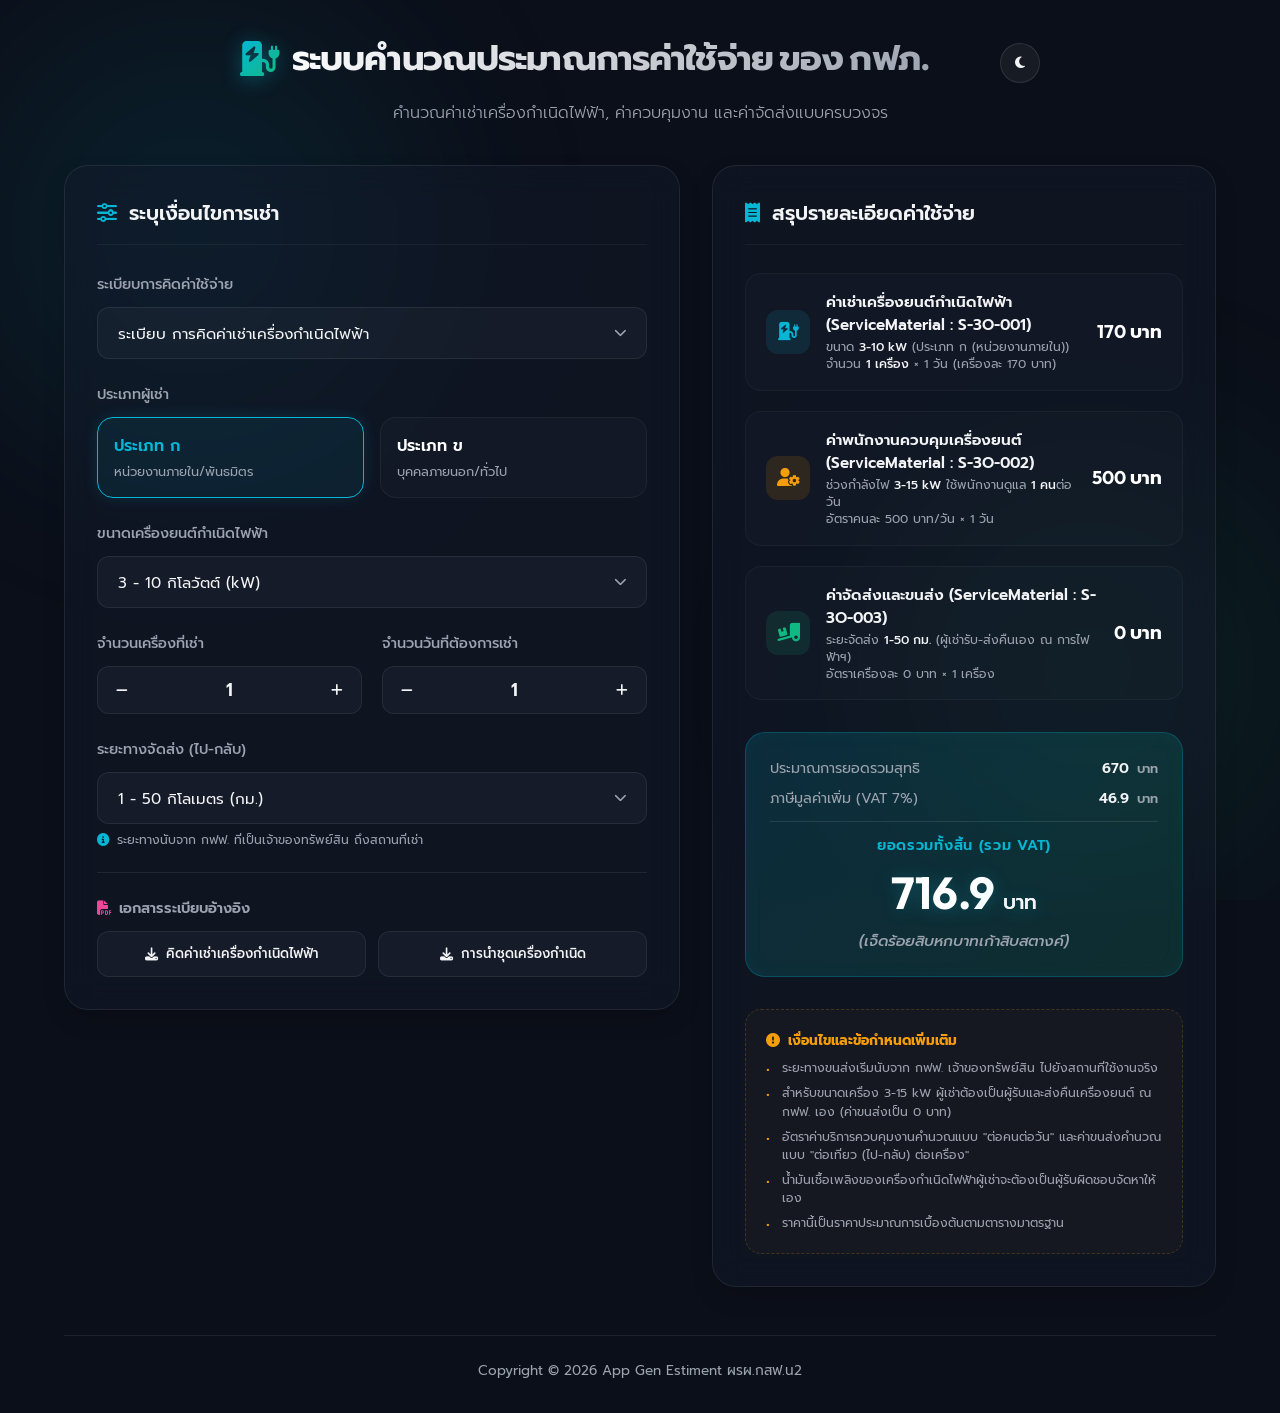
==== Gen Estiment/index.html @ b0c819f0 "Add PEA Affiliated Business Estimate Portal with developer details" ====
<!DOCTYPE html>
<html lang="th">

<head>
    <meta charset="UTF-8">
    <meta name="viewport" content="width=device-width, initial-scale=1.0">
    <title>ระบบคำนวณประมาณการค่าเช่าเครื่องกำเนิดไฟฟ้า | Generator Rental Cost Estimator</title>
    <!-- Google Fonts -->
    <link rel="preconnect" href="https://fonts.googleapis.com">
    <link rel="preconnect" href="https://fonts.gstatic.com" crossorigin>
    <link
        href="https://fonts.googleapis.com/css2?family=Outfit:wght@300;400;600;700&family=Prompt:wght@300;400;500;600&display=swap"
        rel="stylesheet">
    <!-- FontAwesome for Icons -->
    <link rel="stylesheet" href="https://cdnjs.cloudflare.com/ajax/libs/font-awesome/6.4.0/css/all.min.css">
    <link rel="stylesheet" href="style.css">
</head>

<body>
    <div class="glass-bg"></div>
    <div class="container">
        <!-- Header -->
        <header class="app-header">
            <div class="header-top">
                <div class="logo">
                    <i class="fa-solid fa-charging-station lightning-icon"></i>
                    <h1>ระบบคำนวณประมาณการค่าใช้จ่าย ของ กฟภ.</h1>
                </div>
                <button id="theme-toggle" class="theme-toggle-btn" aria-label="Toggle Theme">
                    <i class="fa-solid fa-moon"></i>
                </button>
            </div>
            <p class="subtitle">คำนวณค่าเช่าเครื่องกำเนิดไฟฟ้า, ค่าควบคุมงาน และค่าจัดส่งแบบครบวงจร</p>
        </header>

        <!-- Main Dashboard -->
        <div class="dashboard-grid">
            <!-- Inputs Panel -->
            <section class="panel input-panel">
                <div class="panel-header">
                    <i class="fa-solid fa-sliders"></i>
                    <h2>ระบุเงื่อนไขการเช่า</h2>
                </div>

                <form id="calculator-form" onsubmit="event.preventDefault();">
                    <!-- Regulation Type -->
                    <div class="form-group">
                        <label for="regulation_type" class="form-label">ระเบียบการคิดค่าใช้จ่าย</label>
                        <div class="select-wrapper">
                            <select id="regulation_type" name="regulation_type" required>
                                <option value="rental_reg" selected>ระเบียบ การคิดค่าเช่าเครื่องกำเนิดไฟฟ้า</option>
                                <option value="generator_set_reg">ระเบียบ การนำชุดเครื่องกำเนิดไฟฟ้า ( ข้อ 6.5 )</option>
                            </select>
                            <i class="fa-solid fa-chevron-down select-icon"></i>
                        </div>
                    </div>

                    <!-- Customer Type -->
                    <div class="form-group">
                        <label class="form-label">ประเภทผู้เช่า</label>
                        <div class="radio-group">
                            <label class="radio-card">
                                <input type="radio" name="customer_type" value="A" checked>
                                <span class="radio-custom">
                                    <span class="radio-title">ประเภท ก</span>
                                    <span class="radio-desc">หน่วยงานภายใน/พันธมิตร</span>
                                </span>
                            </label>
                            <label class="radio-card">
                                <input type="radio" name="customer_type" value="B">
                                <span class="radio-custom">
                                    <span class="radio-title">ประเภท ข</span>
                                    <span class="radio-desc">บุคคลภายนอก/ทั่วไป</span>
                                </span>
                            </label>
                        </div>
                    </div>

                    <!-- Generator Size (Grouped Select) -->
                    <div class="form-group">
                        <label for="size_range" class="form-label">ขนาดเครื่องยนต์กำเนิดไฟฟ้า</label>
                        <div class="select-wrapper">
                            <select id="size_range" name="size_range" required>
                                <optgroup label="กลุ่มแบบยกวางหรือแบบลากจูง">
                                    <option value="3-10" selected>3 - 10 กิโลวัตต์ (kW)</option>
                                    <option value="25-28">25 - 28 กิโลวัตต์ (kW)</option>
                                    <option value="56-60">56 - 60 กิโลวัตต์ (kW)</option>
                                    <option value="120-128">120 - 128 กิโลวัตต์ (kW)</option>
                                </optgroup>
                                <optgroup label="กลุ่มแบบติดตั้งบนรถยนต์">
                                    <option value="300-335">300 - 335 กิโลวัตต์ (kW)</option>
                                    <option value="500">500 กิโลวัตต์ (kW)</option>
                                    <option value=">500">มากกว่า 500 กิโลวัตต์ (kW)</option>
                                </optgroup>
                            </select>
                            <i class="fa-solid fa-chevron-down select-icon"></i>
                        </div>
                    </div>

                    <!-- Grid for Quantity and Days -->
                    <div class="form-row-2">
                        <!-- Number of machines -->
                        <div class="form-group">
                            <label class="form-label">จำนวนเครื่องที่เช่า</label>
                            <div class="number-stepper">
                                <button type="button" class="step-btn" onclick="stepInput('num_machines', -1)"><i
                                        class="fa-solid fa-minus"></i></button>
                                <input type="number" id="num_machines" name="num_machines" value="1" min="1" max="50"
                                    required>
                                <button type="button" class="step-btn" onclick="stepInput('num_machines', 1)"><i
                                        class="fa-solid fa-plus"></i></button>
                            </div>
                        </div>

                        <!-- Rental days -->
                        <div class="form-group">
                            <label class="form-label">จำนวนวันที่ต้องการเช่า</label>
                            <div class="number-stepper">
                                <button type="button" class="step-btn" onclick="stepInput('total_days', -1)"><i
                                        class="fa-solid fa-minus"></i></button>
                                <input type="number" id="total_days" name="total_days" value="1" min="1" max="365"
                                    required>
                                <button type="button" class="step-btn" onclick="stepInput('total_days', 1)"><i
                                        class="fa-solid fa-plus"></i></button>
                            </div>
                        </div>
                    </div>

                    <!-- Transport Distance -->
                    <div class="form-group">
                        <label for="distance_range" class="form-label">ระยะทางจัดส่ง (ไป-กลับ)</label>
                        <div class="select-wrapper">
                            <select id="distance_range" name="distance_range" required>
                                <option value="1-50">1 - 50 กิโลเมตร (กม.)</option>
                                <option value="51-100">51 - 100 กิโลเมตร (กม.)</option>
                                <option value="101-150">101 - 150 กิโลเมตร (กม.)</option>
                                <option value="151+">มากกว่า 151 กิโลเมตร (กม.)</option>
                            </select>
                            <i class="fa-solid fa-chevron-down select-icon"></i>
                        </div>
                        <div class="input-note">
                            <i class="fa-solid fa-circle-info"></i>
                            ระยะทางนับจาก กฟฟ. ที่เป็นเจ้าของทรัพย์สิน ถึงสถานที่เช่า
                        </div>
                    </div>
                </form>

                <!-- Download Section -->
                <div class="download-section">
                    <h3 class="download-title"><i class="fa-solid fa-file-pdf"></i> เอกสารระเบียบอ้างอิง</h3>
                    <div class="download-buttons">
                        <a href="ระเบียบการคิดค่าเช่าเครื่องกำเนิดไฟฟ้า  (1).pdf" download class="download-btn">
                            <i class="fa-solid fa-download"></i> คิดค่าเช่าเครื่องกำเนิดไฟฟ้า
                        </a>
                        <a href="ระเบียบว่าด้วยการนำชุดเครื่องยนต์กำเนิด (1).pdf" download class="download-btn">
                            <i class="fa-solid fa-download"></i> การนำชุดเครื่องกำเนิด
                        </a>
                    </div>
                </div>
            </section>

            <!-- Results Panel -->
            <section class="panel result-panel">
                <div class="panel-header">
                    <i class="fa-solid fa-receipt"></i>
                    <h2>สรุปรายละเอียดค่าใช้จ่าย</h2>
                </div>

                <div class="result-container">
                    <!-- Details Breakdown -->
                    <div class="breakdown-list">
                        <!-- Machine Rental item -->
                        <div class="breakdown-item" id="rental-breakdown-item">
                            <div class="item-icon rental-icon">
                                <i class="fa-solid fa-charging-station"></i>
                            </div>
                            <div class="item-details">
                                <div class="item-title">ค่าเช่าเครื่องยนต์กำเนิดไฟฟ้า (ServiceMaterial : S-3O-001)</div>
                                <div class="item-subtitle" id="rental-detail-text">ขนาด - จำนวน - วัน</div>
                            </div>
                            <div class="item-value" id="rental-total-fee">0 บาท</div>
                        </div>

                        <!-- Staff control item -->
                        <div class="breakdown-item">
                            <div class="item-icon staff-icon">
                                <i class="fa-solid fa-user-gear"></i>
                            </div>
                            <div class="item-details">
                                <div class="item-title">ค่าพนักงานควบคุมเครื่องยนต์ (ServiceMaterial : S-3O-002)</div>
                                <div class="item-subtitle" id="staff-detail-text">ใช้ผู้ควบคุม - คน (- วัน)</div>
                            </div>
                            <div class="item-value" id="staff-total-fee">0 บาท</div>
                        </div>

                        <!-- Shipping item -->
                        <div class="breakdown-item">
                            <div class="item-icon transport-icon">
                                <i class="fa-solid fa-truck-ramp-box"></i>
                            </div>
                            <div class="item-details">
                                <div class="item-title">ค่าจัดส่งและขนส่ง (ServiceMaterial : S-3O-003)</div>
                                <div class="item-subtitle" id="transport-detail-text">รูปแบบการขนส่ง</div>
                            </div>
                            <div class="item-value" id="transport-total-fee">0 บาท</div>
                        </div>
                    </div>

                    <!-- Grand Total Display -->
                    <div class="total-display">
                        <div class="total-summary-rows">
                            <div class="summary-row">
                                <span class="summary-label">ประมาณการยอดรวมสุทธิ</span>
                                <span class="summary-value"><span id="grand-total">0</span> <span class="currency-sub">บาท</span></span>
                            </div>
                            <div class="summary-row">
                                <span class="summary-label">ภาษีมูลค่าเพิ่ม (VAT 7%)</span>
                                <span class="summary-value"><span id="vat-amount">0</span> <span class="currency-sub">บาท</span></span>
                            </div>
                        </div>
                        <div class="total-divider"></div>
                        <div class="total-label">ยอดรวมทั้งสิ้น (รวม VAT)</div>
                        <div class="total-amount"><span id="total-with-vat">0</span> <span class="currency">บาท</span></div>
                        <div class="total-baht-text" id="total-baht-text">(ศูนย์บาทถ้วน)</div>
                    </div>

                    <!-- Remarks & Footnotes -->
                    <div class="remarks-box">
                        <h4><i class="fa-solid fa-circle-exclamation"></i> เงื่อนไขและข้อกำหนดเพิ่มเติม</h4>
                        <ul>
                            <li>ระยะทางขนส่งเริ่มนับจาก กฟฟ. เจ้าของทรัพย์สิน ไปยังสถานที่ใช้งานจริง</li>
                            <li>สำหรับขนาดเครื่อง 3-15 kW ผู้เช่าต้องเป็นผู้รับและส่งคืนเครื่องยนต์ ณ กฟฟ. เอง
                                (ค่าขนส่งเป็น 0 บาท)</li>
                            <li>อัตราค่าบริการควบคุมงานคำนวณแบบ "ต่อคนต่อวัน" และค่าขนส่งคำนวณแบบ "ต่อเที่ยว (ไป-กลับ)
                                ต่อเครื่อง"</li>
                            <li>น้ำมันเชื้อเพลิงของเครื่องกำเนิดไฟฟ้าผู้เช่าจะต้องเป็นผู้รับผิดชอบจัดหาให้เอง</li>
                            <li>ราคานี้เป็นราคาประมาณการเบื้องต้นตามตารางมาตรฐาน</li>
                        </ul>
                    </div>
                </div>
            </section>
        </div>

        <!-- Footer -->
        <footer class="app-footer">
            <p>Copyright &copy; 2026 App Gen Estiment ผรผ.กสฟ.น2</p>
        </footer>
    </div>

    <!-- Script connection -->
    <script src="app.js"></script>
</body>

</html>
---- Gen Estiment/style.css ----
/* CSS Reset & Variables */
:root {
  --bg-color: #0b0f19;
  --panel-bg: rgba(22, 28, 45, 0.45);
  --panel-border: rgba(255, 255, 255, 0.08);
  --text-primary: #f3f4f6;
  --text-secondary: #9ca3af;
  --accent-cyan: #06b6d4;
  --accent-emerald: #10b981;
  --accent-amber: #f59e0b;
  --accent-pink: #ec4899;
  
  --font-title: 'Outfit', 'Prompt', sans-serif;
  --font-body: 'Prompt', sans-serif;
  
  --transition-smooth: all 0.3s cubic-bezier(0.4, 0, 0.2, 1);
}

* {
  box-sizing: border-box;
  margin: 0;
  padding: 0;
}

body {
  font-family: var(--font-body);
  background-color: var(--bg-color);
  color: var(--text-primary);
  min-height: 100vh;
  display: flex;
  justify-content: center;
  align-items: center;
  overflow-x: hidden;
  position: relative;
}

/* Background Glowing Orbs for Premium Look */
.glass-bg {
  position: fixed;
  top: 0;
  left: 0;
  right: 0;
  bottom: 0;
  z-index: -1;
  overflow: hidden;
}

.glass-bg::before,
.glass-bg::after {
  content: '';
  position: absolute;
  width: 50vw;
  height: 50vw;
  border-radius: 50%;
  filter: blur(100px);
  opacity: 0.15;
  pointer-events: none;
}

.glass-bg::before {
  background: radial-gradient(circle, var(--accent-cyan) 0%, transparent 70%);
  top: -10%;
  left: -10%;
  animation: floatOrb 15s infinite alternate ease-in-out;
}

.glass-bg::after {
  background: radial-gradient(circle, var(--accent-emerald) 0%, transparent 70%);
  bottom: -10%;
  right: -10%;
  animation: floatOrb 20s infinite alternate-reverse ease-in-out;
}

@keyframes floatOrb {
  0% {
    transform: translate(0, 0) scale(1);
  }
  100% {
    transform: translate(10%, 10%) scale(1.15);
  }
}

/* Container & Layout */
.container {
  width: 100%;
  max-width: 1200px;
  padding: 2rem 1.5rem;
  z-index: 1;
}

.app-header {
  text-align: center;
  margin-bottom: 2.5rem;
}

.logo {
  display: inline-flex;
  align-items: center;
  gap: 0.75rem;
  margin-bottom: 0.5rem;
}

.lightning-icon {
  font-size: 2.2rem;
  background: linear-gradient(135deg, var(--accent-cyan), var(--accent-emerald));
  -webkit-background-clip: text;
  -webkit-text-fill-color: transparent;
  filter: drop-shadow(0 2px 10px rgba(6, 182, 212, 0.4));
}

.app-header h1 {
  font-family: var(--font-title);
  font-weight: 700;
  font-size: 2.2rem;
  letter-spacing: -0.025em;
  background: linear-gradient(135deg, #ffffff, #9ca3af);
  -webkit-background-clip: text;
  -webkit-text-fill-color: transparent;
}

.subtitle {
  color: var(--text-secondary);
  font-size: 1rem;
  font-weight: 300;
}

/* Dashboard Grid */
.dashboard-grid {
  display: grid;
  grid-template-columns: 1.1fr 0.9fr;
  gap: 2rem;
  align-items: start;
}

/* Panel Design (Glassmorphism) */
.panel {
  background: var(--panel-bg);
  backdrop-filter: blur(16px);
  -webkit-backdrop-filter: blur(16px);
  border: 1px solid var(--panel-border);
  border-radius: 24px;
  padding: 2rem;
  box-shadow: 0 10px 30px -10px rgba(0, 0, 0, 0.3);
  transition: var(--transition-smooth);
}

.panel:hover {
  border-color: rgba(255, 255, 255, 0.12);
  box-shadow: 0 15px 40px -10px rgba(0, 0, 0, 0.4);
}

.panel-header {
  display: flex;
  align-items: center;
  gap: 0.75rem;
  margin-bottom: 1.75rem;
  border-bottom: 1px solid rgba(255, 255, 255, 0.05);
  padding-bottom: 1rem;
}

.panel-header i {
  font-size: 1.25rem;
  color: var(--accent-cyan);
}

.panel-header h2 {
  font-size: 1.25rem;
  font-weight: 600;
}

/* Form Styles */
.form-group {
  margin-bottom: 1.5rem;
}

.form-label {
  display: block;
  font-size: 0.9rem;
  color: var(--text-secondary);
  margin-bottom: 0.75rem;
  font-weight: 500;
}

/* Custom Radio Cards */
.radio-group {
  display: grid;
  grid-template-columns: 1fr 1fr;
  gap: 1rem;
}

.radio-card {
  cursor: pointer;
  display: block;
  position: relative;
}

.radio-card input {
  position: absolute;
  opacity: 0;
  width: 0;
  height: 0;
}

.radio-custom {
  display: flex;
  flex-direction: column;
  padding: 1rem;
  border-radius: 16px;
  background: rgba(255, 255, 255, 0.02);
  border: 1px solid rgba(255, 255, 255, 0.05);
  transition: var(--transition-smooth);
}

.radio-card input:checked + .radio-custom {
  background: rgba(6, 182, 212, 0.08);
  border-color: var(--accent-cyan);
  box-shadow: 0 0 15px rgba(6, 182, 212, 0.15);
}

.radio-title {
  font-weight: 600;
  color: #fff;
  font-size: 1rem;
  margin-bottom: 0.25rem;
}

.radio-card input:checked + .radio-custom .radio-title {
  color: var(--accent-cyan);
}

.radio-desc {
  font-size: 0.8rem;
  color: var(--text-secondary);
}

/* Form Row (Grid) */
.form-row-2 {
  display: grid;
  grid-template-columns: 1fr 1fr;
  gap: 1.25rem;
}

/* Select wrapper and select styling */
.select-wrapper {
  position: relative;
}

select {
  width: 100%;
  appearance: none;
  background: rgba(255, 255, 255, 0.03);
  border: 1px solid rgba(255, 255, 255, 0.08);
  border-radius: 12px;
  padding: 0.85rem 1.25rem;
  color: var(--text-primary);
  font-family: var(--font-body);
  font-size: 0.95rem;
  outline: none;
  cursor: pointer;
  transition: var(--transition-smooth);
}

select:focus {
  border-color: var(--accent-cyan);
  background: rgba(255, 255, 255, 0.05);
  box-shadow: 0 0 0 2px rgba(6, 182, 212, 0.2);
}

select optgroup {
  background-color: var(--bg-color);
  color: var(--text-primary);
  font-weight: bold;
}

select option {
  background-color: var(--bg-color);
  color: var(--text-primary);
}

.select-icon {
  position: absolute;
  right: 1.25rem;
  top: 50%;
  transform: translateY(-50%);
  pointer-events: none;
  font-size: 0.8rem;
  color: var(--text-secondary);
}

/* Numeric Stepper styling */
.number-stepper {
  display: flex;
  align-items: center;
  background: rgba(255, 255, 255, 0.03);
  border: 1px solid rgba(255, 255, 255, 0.08);
  border-radius: 12px;
  overflow: hidden;
  transition: var(--transition-smooth);
}

.number-stepper:focus-within {
  border-color: var(--accent-cyan);
  box-shadow: 0 0 0 2px rgba(6, 182, 212, 0.2);
}

.step-btn {
  background: transparent;
  border: none;
  color: var(--text-primary);
  width: 3rem;
  height: 2.85rem;
  display: flex;
  justify-content: center;
  align-items: center;
  cursor: pointer;
  transition: var(--transition-smooth);
}

.step-btn:hover {
  background: rgba(255, 255, 255, 0.05);
  color: var(--accent-cyan);
}

.number-stepper input[type="number"] {
  flex: 1;
  background: transparent;
  border: none;
  height: 2.85rem;
  text-align: center;
  font-family: var(--font-body);
  font-size: 1.1rem;
  color: var(--text-primary);
  font-weight: 600;
  outline: none;
  appearance: none;
  -moz-appearance: textfield;
}

.number-stepper input[type="number"]::-webkit-outer-spin-button,
.number-stepper input[type="number"]::-webkit-inner-spin-button {
  -webkit-appearance: none;
  margin: 0;
}

/* Note style */
.input-note {
  display: flex;
  align-items: center;
  gap: 0.5rem;
  font-size: 0.77rem;
  color: var(--text-secondary);
  margin-top: 0.5rem;
  line-height: 1.3;
}

.input-note i {
  color: var(--accent-cyan);
}

/* Result Panel Styles */
.result-container {
  display: flex;
  flex-direction: column;
  height: 100%;
}

.total-display {
  background: linear-gradient(135deg, rgba(6, 182, 212, 0.15) 0%, rgba(16, 189, 129, 0.15) 100%);
  border: 1px solid rgba(6, 182, 212, 0.25);
  border-radius: 20px;
  padding: 1.5rem;
  margin-bottom: 2rem;
  box-shadow: inset 0 0 20px rgba(6, 182, 212, 0.05);
}

.total-summary-rows {
  display: flex;
  flex-direction: column;
  gap: 0.5rem;
  margin-bottom: 0.25rem;
}

.summary-row {
  display: flex;
  justify-content: space-between;
  align-items: center;
  font-size: 0.9rem;
}

.summary-label {
  color: var(--text-secondary);
}

.summary-value {
  font-weight: 600;
  color: var(--text-primary);
}

.currency-sub {
  font-size: 0.8rem;
  color: var(--text-secondary);
  margin-left: 0.2rem;
}

.total-divider {
  height: 1px;
  background: rgba(255, 255, 255, 0.1);
  margin: 0.75rem 0;
}

.total-label {
  font-size: 0.9rem;
  color: var(--accent-cyan);
  text-transform: uppercase;
  letter-spacing: 0.05em;
  margin-bottom: 0.5rem;
  font-weight: 600;
  text-align: center;
}

.total-amount {
  font-family: var(--font-title);
  font-size: 2.8rem;
  font-weight: 700;
  background: linear-gradient(135deg, #ffffff 50%, #a5f3fc 100%);
  -webkit-background-clip: text;
  -webkit-text-fill-color: transparent;
  display: flex;
  justify-content: center;
  align-items: baseline;
  gap: 0.5rem;
  filter: drop-shadow(0 2px 8px rgba(6, 182, 212, 0.25));
}

.total-amount .currency {
  font-size: 1.25rem;
  font-weight: 500;
  color: var(--text-primary);
  -webkit-text-fill-color: var(--text-primary);
}

.total-baht-text {
  font-size: 0.95rem;
  color: var(--text-secondary);
  text-align: center;
  margin-top: 0.5rem;
  font-style: italic;
  font-weight: 500;
}

/* Breakdown List */
.breakdown-list {
  display: flex;
  flex-direction: column;
  gap: 1.25rem;
  margin-bottom: 2rem;
}

.breakdown-item {
  display: flex;
  align-items: center;
  gap: 1rem;
  padding: 1rem 1.25rem;
  background: rgba(255, 255, 255, 0.015);
  border: 1px solid rgba(255, 255, 255, 0.04);
  border-radius: 16px;
  transition: var(--transition-smooth);
}

.breakdown-item:hover {
  background: rgba(255, 255, 255, 0.03);
  border-color: rgba(255, 255, 255, 0.08);
}

.item-icon {
  width: 2.75rem;
  height: 2.75rem;
  border-radius: 12px;
  display: flex;
  justify-content: center;
  align-items: center;
  font-size: 1.15rem;
  flex-shrink: 0;
}

.rental-icon {
  background: rgba(6, 182, 212, 0.12);
  color: var(--accent-cyan);
}

.staff-icon {
  background: rgba(245, 158, 11, 0.12);
  color: var(--accent-amber);
}

.transport-icon {
  background: rgba(16, 185, 129, 0.12);
  color: var(--accent-emerald);
}

.item-details {
  flex: 1;
}

.item-title {
  font-weight: 600;
  font-size: 0.95rem;
  margin-bottom: 0.2rem;
}

.item-subtitle {
  font-size: 0.77rem;
  color: var(--text-secondary);
  line-height: 1.4;
}

.item-subtitle strong {
  color: var(--text-primary);
  font-weight: 500;
}

.item-value {
  font-family: var(--font-title);
  font-weight: 700;
  font-size: 1.15rem;
  color: #fff;
  white-space: nowrap;
}

/* Remarks & Footnotes Box */
.remarks-box {
  background: rgba(245, 158, 11, 0.03);
  border: 1px dashed rgba(245, 158, 11, 0.2);
  border-radius: 16px;
  padding: 1.25rem;
}

.remarks-box h4 {
  font-size: 0.85rem;
  color: var(--accent-amber);
  margin-bottom: 0.5rem;
  display: flex;
  align-items: center;
  gap: 0.5rem;
}

.remarks-box ul {
  list-style: none;
}

.remarks-box li {
  font-size: 0.77rem;
  color: var(--text-secondary);
  line-height: 1.5;
  position: relative;
  padding-left: 1rem;
  margin-bottom: 0.4rem;
}

.remarks-box li:last-child {
  margin-bottom: 0;
}

.remarks-box li::before {
  content: '•';
  color: var(--accent-amber);
  position: absolute;
  left: 0;
  top: 0;
  font-size: 0.9rem;
}

/* Responsive adjustments */
@media (max-width: 968px) {
  .dashboard-grid {
    grid-template-columns: 1fr;
  }
}

@media (max-width: 480px) {
  .container {
    padding: 1.5rem 1rem;
  }
  .app-header h1 {
    font-size: 1.75rem;
  }
  .radio-group {
    grid-template-columns: 1fr;
  }
  .form-row-2 {
    grid-template-columns: 1fr;
  }
  .total-amount {
    font-size: 2.2rem;
  }
}

/* Header Top layout & Theme Toggle styling */
.header-top {
  display: flex;
  justify-content: space-between;
  align-items: center;
  max-width: 800px;
  margin: 0 auto 0.5rem auto;
  gap: 1.5rem;
}

.theme-toggle-btn {
  background: rgba(255, 255, 255, 0.05);
  border: 1px solid rgba(255, 255, 255, 0.1);
  color: var(--text-primary);
  width: 40px;
  height: 40px;
  border-radius: 50%;
  display: flex;
  justify-content: center;
  align-items: center;
  cursor: pointer;
  transition: var(--transition-smooth);
  flex-shrink: 0;
}

.theme-toggle-btn:hover {
  background: rgba(255, 255, 255, 0.12);
  color: var(--accent-cyan);
  box-shadow: 0 0 10px rgba(6, 182, 212, 0.3);
}

/* VAT Note styling */
.vat-note {
  font-size: 0.8rem;
  color: rgba(255, 255, 255, 0.5);
  margin-top: 0.5rem;
  font-weight: 300;
}

/* Footer styling */
.app-footer {
  text-align: center;
  margin-top: 3rem;
  padding-top: 1.5rem;
  border-top: 1px solid var(--panel-border);
  color: var(--text-secondary);
  font-size: 0.85rem;
}

/* Light Theme styles overrides */
body.light-theme {
  --bg-color: #f3f4f6;
  --panel-bg: rgba(255, 255, 255, 0.7);
  --panel-border: rgba(0, 0, 0, 0.08);
  --text-primary: #1f2937;
  --text-secondary: #4b5563;
  --accent-cyan: #0891b2;
  --accent-emerald: #059669;
  --accent-amber: #d97706;
  
  background-image: radial-gradient(circle at top right, rgba(8, 145, 178, 0.05), transparent 40%),
                    radial-gradient(circle at bottom left, rgba(5, 150, 105, 0.05), transparent 40%);
}

body.light-theme .glass-bg {
  opacity: 0.3;
}

body.light-theme .panel {
  box-shadow: 0 10px 25px -5px rgba(0, 0, 0, 0.05);
}

body.light-theme .radio-custom {
  background: rgba(0, 0, 0, 0.015);
  border-color: rgba(0, 0, 0, 0.06);
}

body.light-theme .radio-card input:checked + .radio-custom {
  background: rgba(8, 145, 178, 0.05);
  border-color: var(--accent-cyan);
  box-shadow: 0 0 15px rgba(8, 145, 178, 0.1);
}

body.light-theme .radio-title {
  color: #1f2937;
}

body.light-theme .radio-card input:checked + .radio-custom .radio-title {
  color: var(--accent-cyan);
}

body.light-theme select,
body.light-theme .number-stepper {
  background: rgba(0, 0, 0, 0.015);
  border-color: rgba(0, 0, 0, 0.06);
  color: #1f2937;
}

body.light-theme select option,
body.light-theme select optgroup {
  background-color: #ffffff;
  color: #1f2937;
}

body.light-theme .step-btn {
  color: #1f2937;
}

body.light-theme .step-btn:hover {
  background: rgba(0, 0, 0, 0.05);
  color: var(--accent-cyan);
}

body.light-theme .number-stepper input[type="number"] {
  color: #1f2937;
}

body.light-theme .total-display {
  background: linear-gradient(135deg, rgba(8, 145, 178, 0.08) 0%, rgba(5, 150, 105, 0.08) 100%);
  border-color: rgba(8, 145, 178, 0.15);
  box-shadow: none;
}

body.light-theme .total-amount {
  background: linear-gradient(135deg, #1f2937 50%, #0891b2 100%);
  -webkit-background-clip: text;
  -webkit-text-fill-color: transparent;
}

body.light-theme .total-amount .currency {
  color: #1f2937;
  -webkit-text-fill-color: #1f2937;
}

body.light-theme .vat-note {
  color: rgba(0, 0, 0, 0.5);
}

body.light-theme .summary-label {
  color: #4b5563;
}

body.light-theme .summary-value {
  color: #1f2937;
}

body.light-theme .total-divider {
  background: rgba(0, 0, 0, 0.08);
}

body.light-theme .currency-sub {
  color: #4b5563;
}

body.light-theme .breakdown-item {
  background: rgba(0, 0, 0, 0.01);
  border-color: rgba(0, 0, 0, 0.03);
}

body.light-theme .breakdown-item:hover {
  background: rgba(0, 0, 0, 0.02);
  border-color: rgba(0, 0, 0, 0.06);
}

body.light-theme .item-value {
  color: #1f2937;
}

body.light-theme .item-subtitle strong {
  color: #1f2937;
}

body.light-theme .app-header h1 {
  background: linear-gradient(135deg, #111827, #4b5563);
  -webkit-background-clip: text;
  -webkit-text-fill-color: transparent;
}

body.light-theme .theme-toggle-btn {
  background: rgba(0, 0, 0, 0.03);
  border: 1px solid rgba(0, 0, 0, 0.08);
  color: #1f2937;
}

body.light-theme .theme-toggle-btn:hover {
  background: rgba(0, 0, 0, 0.06);
  color: var(--accent-cyan);
  box-shadow: 0 0 10px rgba(8, 145, 178, 0.2);
}

@media (max-width: 480px) {
  .header-top {
    flex-direction: column;
    gap: 0.5rem;
  }
}

/* Download Section */
.download-section {
  margin-top: 1.5rem;
  padding-top: 1.5rem;
  border-top: 1px solid var(--panel-border);
}

.download-title {
  font-size: 0.9rem;
  font-weight: 600;
  color: var(--text-secondary);
  margin-bottom: 0.75rem;
  display: flex;
  align-items: center;
  gap: 0.5rem;
}

.download-title i {
  color: var(--accent-pink);
}

.download-buttons {
  display: grid;
  grid-template-columns: 1fr 1fr;
  gap: 0.75rem;
}

.download-btn {
  display: inline-flex;
  align-items: center;
  justify-content: center;
  gap: 0.5rem;
  padding: 0.75rem 1rem;
  background: rgba(255, 255, 255, 0.03);
  border: 1px solid rgba(255, 255, 255, 0.08);
  border-radius: 12px;
  color: var(--text-primary);
  text-decoration: none;
  font-size: 0.82rem;
  font-weight: 500;
  transition: var(--transition-smooth);
}

.download-btn:hover {
  background: rgba(236, 72, 153, 0.1);
  border-color: rgba(236, 72, 153, 0.4);
  color: #fff;
  transform: translateY(-2px);
  box-shadow: 0 4px 12px rgba(236, 72, 153, 0.15);
}

body.light-theme .download-btn {
  background: rgba(0, 0, 0, 0.02);
  border-color: rgba(0, 0, 0, 0.08);
  color: #1f2937;
}

body.light-theme .download-btn:hover {
  background: rgba(236, 72, 153, 0.08);
  border-color: rgba(236, 72, 153, 0.4);
  color: #ec4899;
}

@media (max-width: 480px) {
  .download-buttons {
    grid-template-columns: 1fr;
  }
}
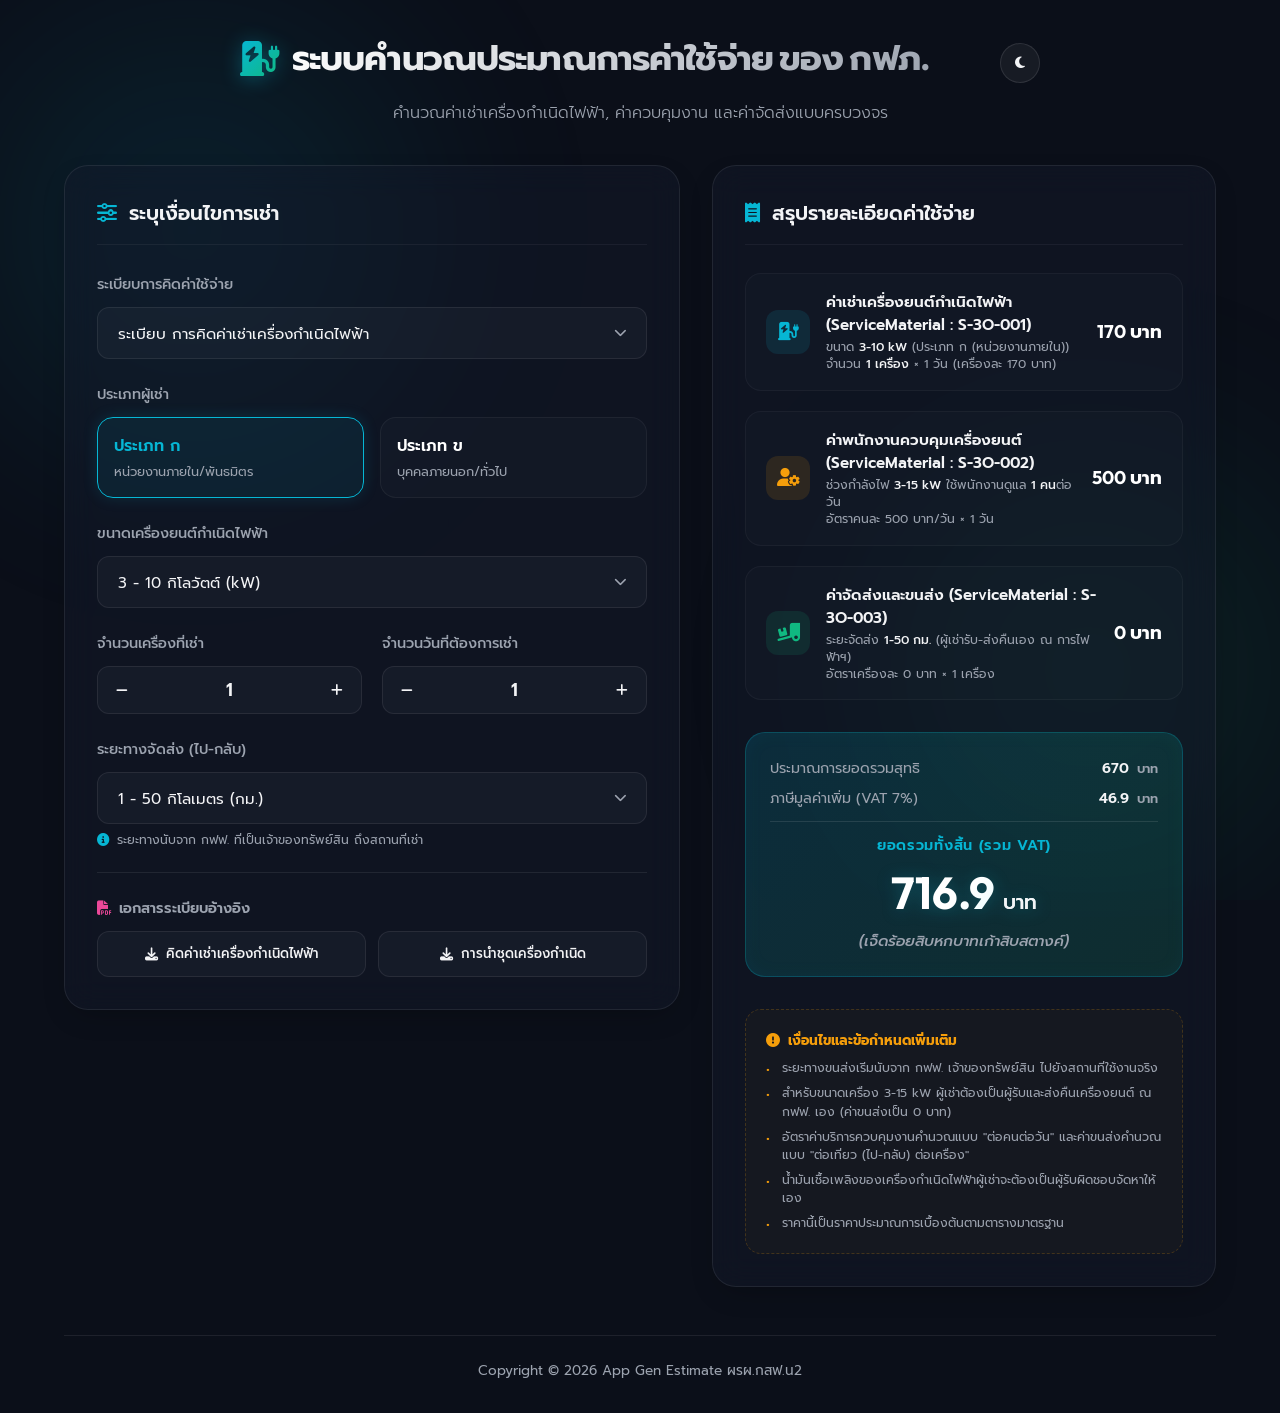
==== commit 6d48f8ba: "Update PEA ESTIMATE text, add favicon & PWA manifest.json, enhance portal details" ====
--- a/Gen Estiment/index.html
+++ b/Gen Estiment/index.html
@@ -5,6 +5,14 @@
     <meta charset="UTF-8">
     <meta name="viewport" content="width=device-width, initial-scale=1.0">
     <title>ระบบคำนวณประมาณการค่าเช่าเครื่องกำเนิดไฟฟ้า | Generator Rental Cost Estimator</title>
+    <!-- Favicon & PWA Icons -->
+    <link rel="icon" type="image/png" sizes="180x180" href="../apple-touch-icon.png">
+    <link rel="icon" type="image/png" sizes="32x32" href="../apple-touch-icon.png">
+    <link rel="icon" type="image/png" sizes="16x16" href="../apple-touch-icon.png">
+    <link rel="apple-touch-icon" sizes="180x180" href="../apple-touch-icon.png">
+    <link rel="manifest" href="../manifest.json">
+    <meta name="theme-color" content="#7c3aed">
+
     <!-- Google Fonts -->
     <link rel="preconnect" href="https://fonts.googleapis.com">
     <link rel="preconnect" href="https://fonts.gstatic.com" crossorigin>
@@ -243,7 +251,7 @@
 
         <!-- Footer -->
         <footer class="app-footer">
-            <p>Copyright &copy; 2026 App Gen Estiment ผรผ.กสฟ.น2</p>
+            <p>Copyright &copy; 2026 App Gen Estimate ผรผ.กสฟ.น2</p>
         </footer>
     </div>
 
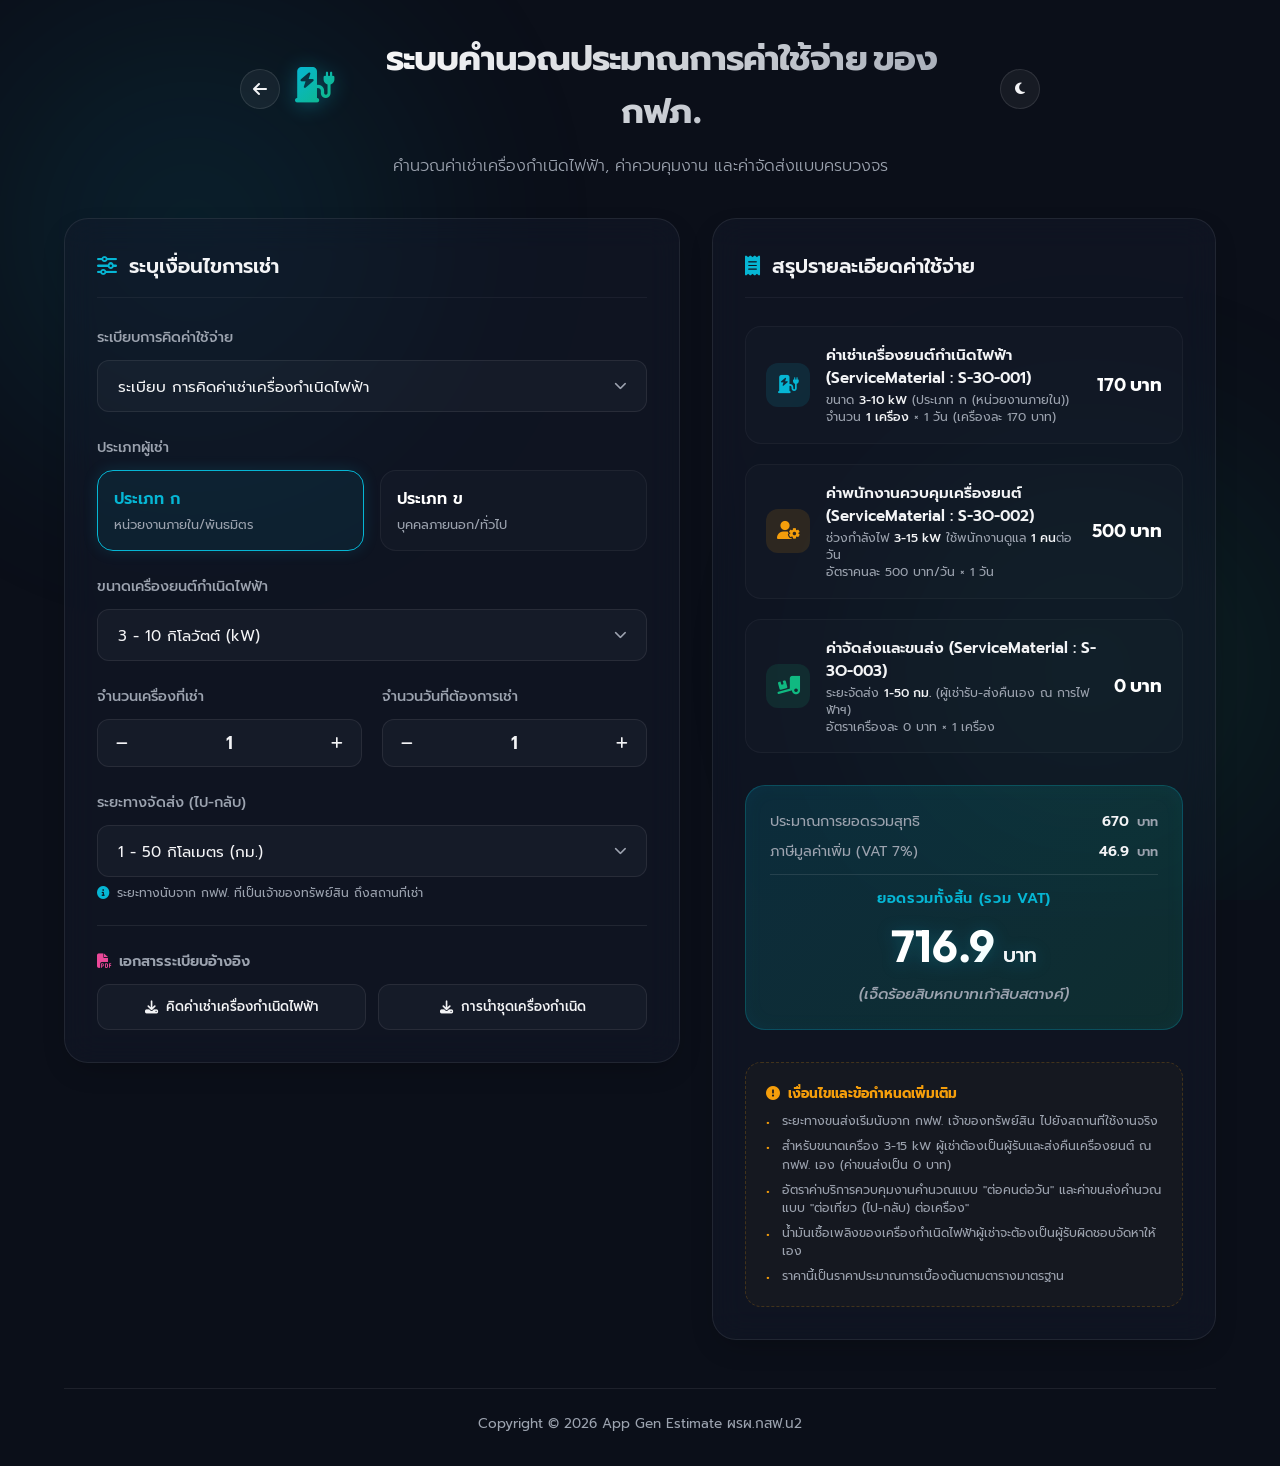
==== commit b9a917ba: "feat: add visitor counter and back to home buttons" ====
--- a/Gen Estiment/index.html
+++ b/Gen Estiment/index.html
@@ -30,9 +30,14 @@
         <!-- Header -->
         <header class="app-header">
             <div class="header-top">
-                <div class="logo">
-                    <i class="fa-solid fa-charging-station lightning-icon"></i>
-                    <h1>ระบบคำนวณประมาณการค่าใช้จ่าย ของ กฟภ.</h1>
+                <div style="display: flex; align-items: center;">
+                    <a href="../index.html" class="theme-toggle-btn" title="กลับหน้าหลัก" style="margin-right: 15px; text-decoration: none; display: flex; align-items: center; justify-content: center;">
+                        <i class="fa-solid fa-arrow-left"></i>
+                    </a>
+                    <div class="logo">
+                        <i class="fa-solid fa-charging-station lightning-icon"></i>
+                        <h1>ระบบคำนวณประมาณการค่าใช้จ่าย ของ กฟภ.</h1>
+                    </div>
                 </div>
                 <button id="theme-toggle" class="theme-toggle-btn" aria-label="Toggle Theme">
                     <i class="fa-solid fa-moon"></i>
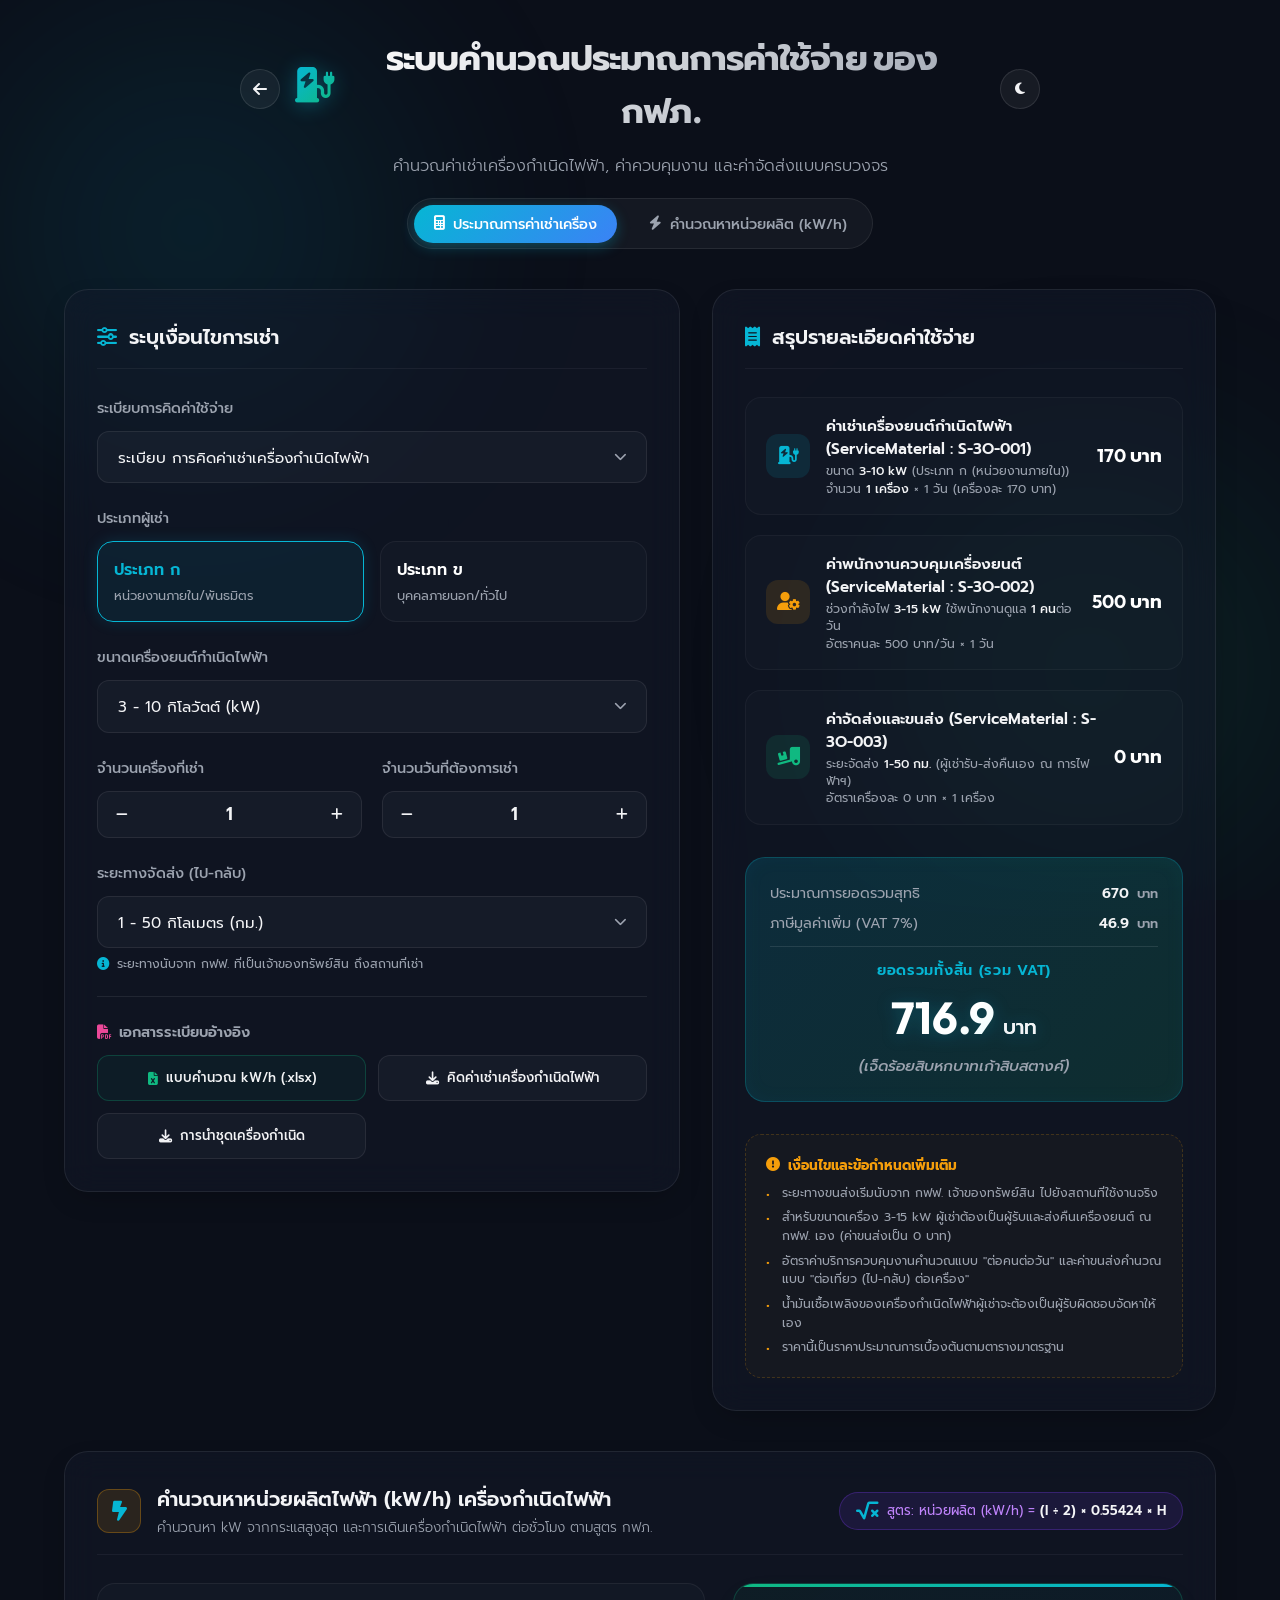
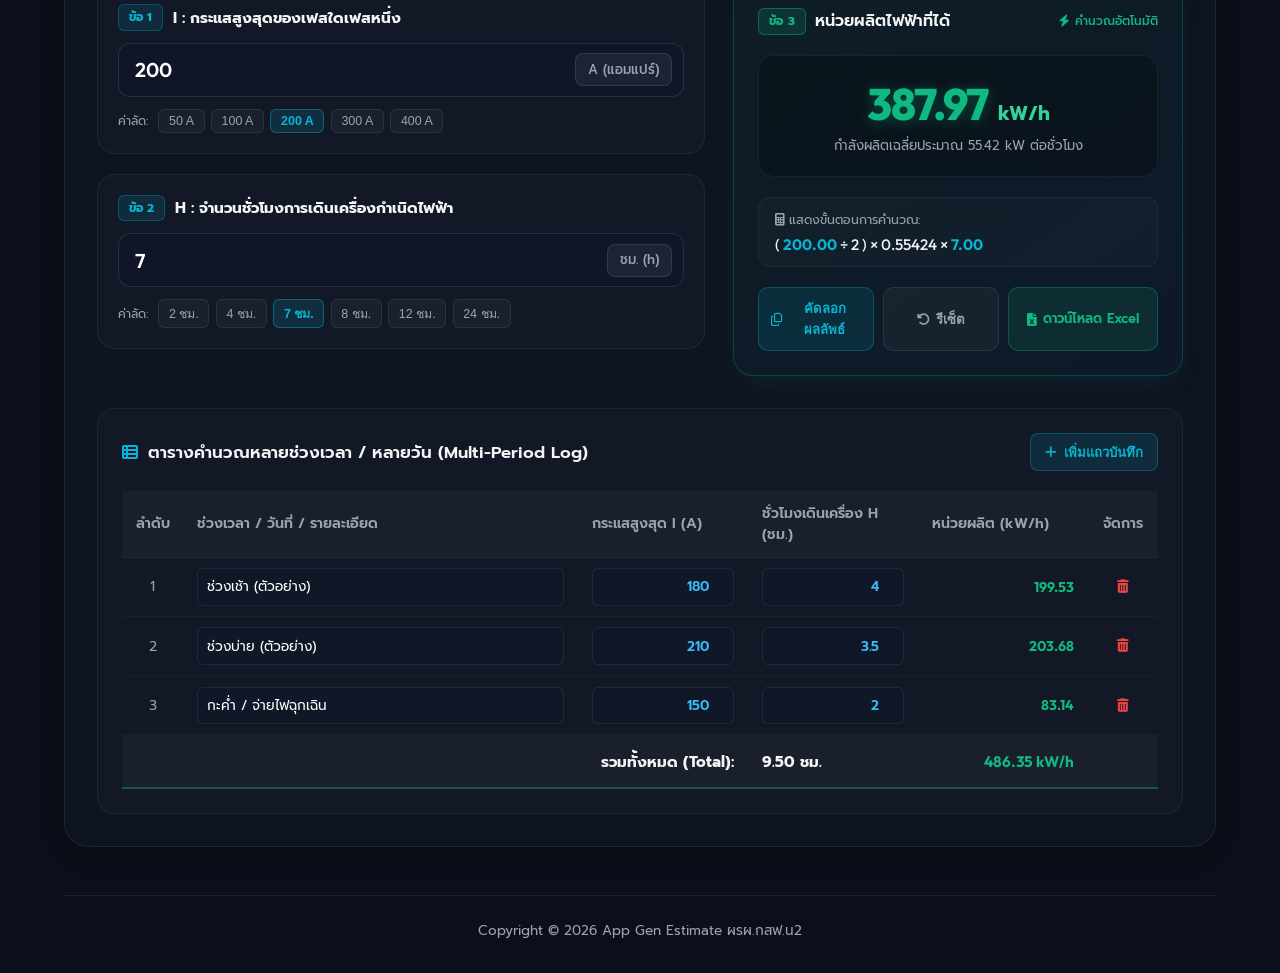
==== commit ee01d4cb: "feat: add generator kWh calculation from phase current and operating hours" ====
--- a/Gen Estiment/index.html
+++ b/Gen Estiment/index.html
@@ -44,6 +44,10 @@
                 </button>
             </div>
             <p class="subtitle">คำนวณค่าเช่าเครื่องกำเนิดไฟฟ้า, ค่าควบคุมงาน และค่าจัดส่งแบบครบวงจร</p>
+            <div class="nav-pills">
+                <a href="#calculator-form" class="nav-pill active" id="pill-rental"><i class="fa-solid fa-calculator"></i> ประมาณการค่าเช่าเครื่อง</a>
+                <a href="#kwh-calc-section" class="nav-pill" id="pill-kwh"><i class="fa-solid fa-bolt"></i> คำนวณหาหน่วยผลิต (kW/h)</a>
+            </div>
         </header>
 
         <!-- Main Dashboard -->
@@ -162,6 +166,9 @@
                 <div class="download-section">
                     <h3 class="download-title"><i class="fa-solid fa-file-pdf"></i> เอกสารระเบียบอ้างอิง</h3>
                     <div class="download-buttons">
+                        <a href="คำนวณหา kwh จากกระแสและชั่วโมงการเดินเครื่อง.xlsx" download class="download-btn excel-btn">
+                            <i class="fa-solid fa-file-excel"></i> แบบคำนวณ kW/h (.xlsx)
+                        </a>
                         <a href="ระเบียบการคิดค่าเช่าเครื่องกำเนิดไฟฟ้า  (1).pdf" download class="download-btn">
                             <i class="fa-solid fa-download"></i> คิดค่าเช่าเครื่องกำเนิดไฟฟ้า
                         </a>
@@ -254,6 +261,150 @@
             </section>
         </div>
 
+        <!-- Generator Output (kW/h) Calculator Panel -->
+        <section class="panel kwh-panel" id="kwh-calc-section">
+            <div class="panel-header kwh-panel-header">
+                <div class="kwh-header-title">
+                    <div class="kwh-header-icon">
+                        <i class="fa-solid fa-bolt-lightning"></i>
+                    </div>
+                    <div>
+                        <h2>คำนวณหาหน่วยผลิตไฟฟ้า (kW/h) เครื่องกำเนิดไฟฟ้า</h2>
+                        <p class="panel-subtitle">คำนวณหา kW จากกระแสสูงสุด และการเดินเครื่องกำเนิดไฟฟ้า ต่อชั่วโมง ตามสูตร กฟภ.</p>
+                    </div>
+                </div>
+                <div class="formula-tag">
+                    <i class="fa-solid fa-square-root-variable"></i>
+                    <span>สูตร: หน่วยผลิต (kW/h) = <strong>(I ÷ 2) × 0.55424 × H</strong></span>
+                </div>
+            </div>
+
+            <!-- Main Calculation Box -->
+            <div class="kwh-grid">
+                <!-- Inputs Section (ข้อ 1 & 2) -->
+                <div class="kwh-inputs-container">
+                    <!-- Item 1: I Current -->
+                    <div class="kwh-input-card">
+                        <div class="kwh-card-header">
+                            <span class="step-badge">ข้อ 1</span>
+                            <label for="kwh-current-input" class="kwh-label">
+                                <strong>I : กระแสสูงสุดของเฟสใดเฟสหนึ่ง</strong>
+                            </label>
+                        </div>
+                        <div class="kwh-input-wrapper">
+                            <input type="number" id="kwh-current-input" min="0" step="any" value="200" placeholder="ระบุกระแสไฟฟ้า">
+                            <span class="kwh-unit-pill">A (แอมแปร์)</span>
+                        </div>
+                        <div class="kwh-chips-bar">
+                            <span class="chips-label">ค่าลัด:</span>
+                            <button type="button" class="kwh-chip" onclick="setKwhCurrent(50)">50 A</button>
+                            <button type="button" class="kwh-chip" onclick="setKwhCurrent(100)">100 A</button>
+                            <button type="button" class="kwh-chip active" onclick="setKwhCurrent(200)">200 A</button>
+                            <button type="button" class="kwh-chip" onclick="setKwhCurrent(300)">300 A</button>
+                            <button type="button" class="kwh-chip" onclick="setKwhCurrent(400)">400 A</button>
+                        </div>
+                    </div>
+
+                    <!-- Item 2: H Operating Hours -->
+                    <div class="kwh-input-card">
+                        <div class="kwh-card-header">
+                            <span class="step-badge">ข้อ 2</span>
+                            <label for="kwh-hours-input" class="kwh-label">
+                                <strong>H : จำนวนชั่วโมงการเดินเครื่องกำเนิดไฟฟ้า</strong>
+                            </label>
+                        </div>
+                        <div class="kwh-input-wrapper">
+                            <input type="number" id="kwh-hours-input" min="0" step="any" value="7" placeholder="ระบุจำนวนชั่วโมง">
+                            <span class="kwh-unit-pill">ชม. (h)</span>
+                        </div>
+                        <div class="kwh-chips-bar">
+                            <span class="chips-label">ค่าลัด:</span>
+                            <button type="button" class="kwh-chip" onclick="setKwhHours(2)">2 ชม.</button>
+                            <button type="button" class="kwh-chip" onclick="setKwhHours(4)">4 ชม.</button>
+                            <button type="button" class="kwh-chip active" onclick="setKwhHours(7)">7 ชม.</button>
+                            <button type="button" class="kwh-chip" onclick="setKwhHours(8)">8 ชม.</button>
+                            <button type="button" class="kwh-chip" onclick="setKwhHours(12)">12 ชม.</button>
+                            <button type="button" class="kwh-chip" onclick="setKwhHours(24)">24 ชม.</button>
+                        </div>
+                    </div>
+                </div>
+
+                <!-- Result Card (ข้อ 3) -->
+                <div class="kwh-result-card">
+                    <div class="kwh-result-top">
+                        <span class="step-badge step-badge-result">ข้อ 3</span>
+                        <span class="kwh-result-title">หน่วยผลิตไฟฟ้าที่ได้</span>
+                        <span class="kwh-status-badge"><i class="fa-solid fa-bolt"></i> คำนวณอัตโนมัติ</span>
+                    </div>
+
+                    <div class="kwh-display-box">
+                        <div class="kwh-big-number-row">
+                            <span class="kwh-big-number" id="kwh-result-display">387.97</span>
+                            <span class="kwh-big-unit">kW/h</span>
+                        </div>
+                        <p class="kwh-equiv-text" id="kwh-equiv-text">กำลังผลิตเฉลี่ยประมาณ 55.42 kW ต่อชั่วโมง</p>
+                    </div>
+
+                    <div class="kwh-formula-steps-box">
+                        <div class="steps-title"><i class="fa-solid fa-calculator"></i> แสดงขั้นตอนการคำนวณ:</div>
+                        <div class="steps-formula" id="kwh-calc-steps">
+                            ( <span class="calc-var" id="calc-step-i">200.00</span> ÷ 2 ) × 0.55424 × <span class="calc-var" id="calc-step-h">7.00</span>
+                        </div>
+                    </div>
+
+                    <div class="kwh-card-actions">
+                        <button type="button" class="kwh-action-btn copy-btn" id="kwh-copy-btn" onclick="copyKwhResult()">
+                            <i class="fa-regular fa-copy"></i> คัดลอกผลลัพธ์
+                        </button>
+                        <button type="button" class="kwh-action-btn reset-btn" onclick="resetKwhCalc()">
+                            <i class="fa-solid fa-rotate-left"></i> รีเซ็ต
+                        </button>
+                        <a href="คำนวณหา kwh จากกระแสและชั่วโมงการเดินเครื่อง.xlsx" download class="kwh-action-btn excel-btn">
+                            <i class="fa-solid fa-file-excel"></i> ดาวน์โหลด Excel
+                        </a>
+                    </div>
+                </div>
+            </div>
+
+            <!-- Multi-Period Interactive Log Table -->
+            <div class="kwh-table-card">
+                <div class="kwh-table-top-bar">
+                    <div class="kwh-table-title">
+                        <i class="fa-solid fa-table-list"></i>
+                        <h3>ตารางคำนวณหลายช่วงเวลา / หลายวัน (Multi-Period Log)</h3>
+                    </div>
+                    <button type="button" class="kwh-add-row-btn" onclick="addKwhRow()">
+                        <i class="fa-solid fa-plus"></i> เพิ่มแถวบันทึก
+                    </button>
+                </div>
+                <div class="kwh-table-wrapper">
+                    <table class="kwh-data-table">
+                        <thead>
+                            <tr>
+                                <th style="width: 60px;">ลำดับ</th>
+                                <th>ช่วงเวลา / วันที่ / รายละเอียด</th>
+                                <th style="width: 170px;">กระแสสูงสุด I (A)</th>
+                                <th style="width: 170px;">ชั่วโมงเดินเครื่อง H (ชม.)</th>
+                                <th style="width: 170px;">หน่วยผลิต (kW/h)</th>
+                                <th style="width: 70px; text-align: center;">จัดการ</th>
+                            </tr>
+                        </thead>
+                        <tbody id="kwh-table-rows">
+                            <!-- Populated dynamically via app.js -->
+                        </tbody>
+                        <tfoot>
+                            <tr class="kwh-table-total-row">
+                                <td colspan="3" style="text-align: right;"><strong>รวมทั้งหมด (Total):</strong></td>
+                                <td id="table-total-hours"><strong>0.00 ชม.</strong></td>
+                                <td id="table-total-kwh" class="total-kwh-cell"><strong>0.00 kW/h</strong></td>
+                                <td></td>
+                            </tr>
+                        </tfoot>
+                    </table>
+                </div>
+            </div>
+        </section>
+
         <!-- Footer -->
         <footer class="app-footer">
             <p>Copyright &copy; 2026 App Gen Estimate ผรผ.กสฟ.น2</p>
--- a/Gen Estiment/style.css
+++ b/Gen Estiment/style.css
@@ -861,3 +861,795 @@
   }
 }
 
+/* Nav Pills in Header */
+.nav-pills {
+  display: inline-flex;
+  gap: 0.75rem;
+  margin-top: 1.25rem;
+  background: rgba(255, 255, 255, 0.04);
+  padding: 0.35rem;
+  border-radius: 9999px;
+  border: 1px solid rgba(255, 255, 255, 0.08);
+}
+
+.nav-pill {
+  display: inline-flex;
+  align-items: center;
+  gap: 0.5rem;
+  padding: 0.5rem 1.25rem;
+  border-radius: 9999px;
+  color: var(--text-secondary);
+  text-decoration: none;
+  font-size: 0.9rem;
+  font-weight: 500;
+  transition: var(--transition-smooth);
+}
+
+.nav-pill:hover {
+  color: var(--text-primary);
+  background: rgba(255, 255, 255, 0.05);
+}
+
+.nav-pill.active {
+  background: linear-gradient(135deg, var(--accent-cyan), #3b82f6);
+  color: #ffffff;
+  box-shadow: 0 4px 14px rgba(6, 182, 212, 0.3);
+}
+
+body.light-theme .nav-pills {
+  background: rgba(0, 0, 0, 0.04);
+  border-color: rgba(0, 0, 0, 0.08);
+}
+
+body.light-theme .nav-pill {
+  color: #4b5563;
+}
+
+body.light-theme .nav-pill:hover {
+  color: #111827;
+  background: rgba(0, 0, 0, 0.05);
+}
+
+body.light-theme .nav-pill.active {
+  background: linear-gradient(135deg, #0284c7, #2563eb);
+  color: #ffffff;
+}
+
+/* Excel Download Button in Original Download Section */
+.download-btn.excel-btn {
+  border-color: rgba(16, 185, 129, 0.25);
+  background: rgba(16, 185, 129, 0.05);
+}
+
+.download-btn.excel-btn i {
+  color: #10b981;
+}
+
+.download-btn.excel-btn:hover {
+  background: rgba(16, 185, 129, 0.15);
+  border-color: rgba(16, 185, 129, 0.5);
+  box-shadow: 0 4px 12px rgba(16, 185, 129, 0.2);
+}
+
+/* ========================================================
+   kWh Generator Calculator Panel Styles
+   ======================================================== */
+.kwh-panel {
+  margin-top: 2.5rem;
+  scroll-margin-top: 2rem;
+}
+
+.kwh-panel-header {
+  display: flex;
+  justify-content: space-between;
+  align-items: center;
+  flex-wrap: wrap;
+  gap: 1rem;
+}
+
+.kwh-header-title {
+  display: flex;
+  align-items: center;
+  gap: 1rem;
+}
+
+.kwh-header-icon {
+  width: 44px;
+  height: 44px;
+  border-radius: 12px;
+  background: rgba(245, 158, 11, 0.12);
+  border: 1px solid rgba(245, 158, 11, 0.3);
+  display: flex;
+  align-items: center;
+  justify-content: center;
+  font-size: 1.35rem;
+  color: #f59e0b;
+}
+
+.panel-subtitle {
+  font-size: 0.85rem;
+  color: var(--text-secondary);
+  margin-top: 0.2rem;
+  font-weight: 300;
+}
+
+.formula-tag {
+  display: inline-flex;
+  align-items: center;
+  gap: 0.5rem;
+  padding: 0.5rem 1rem;
+  background: rgba(124, 58, 237, 0.12);
+  border: 1px solid rgba(124, 58, 237, 0.3);
+  border-radius: 9999px;
+  font-size: 0.82rem;
+  color: #c084fc;
+}
+
+.formula-tag strong {
+  color: #f3f4f6;
+  font-weight: 600;
+}
+
+body.light-theme .formula-tag {
+  background: rgba(124, 58, 237, 0.08);
+  border-color: rgba(124, 58, 237, 0.25);
+  color: #7c3aed;
+}
+
+body.light-theme .formula-tag strong {
+  color: #4c1d95;
+}
+
+/* kWh Grid Layout */
+.kwh-grid {
+  display: grid;
+  grid-template-columns: 1.15fr 0.85fr;
+  gap: 1.75rem;
+  margin-top: 1.5rem;
+  align-items: stretch;
+}
+
+/* Step Badge */
+.step-badge {
+  display: inline-block;
+  padding: 0.2rem 0.6rem;
+  background: rgba(6, 182, 212, 0.12);
+  border: 1px solid rgba(6, 182, 212, 0.3);
+  color: var(--accent-cyan);
+  font-size: 0.75rem;
+  font-weight: 700;
+  border-radius: 6px;
+  letter-spacing: 0.02em;
+}
+
+.step-badge-result {
+  background: rgba(16, 185, 129, 0.15);
+  border-color: rgba(16, 185, 129, 0.4);
+  color: #10b981;
+}
+
+/* Inputs Container */
+.kwh-inputs-container {
+  display: flex;
+  flex-direction: column;
+  gap: 1.25rem;
+}
+
+.kwh-input-card {
+  background: rgba(255, 255, 255, 0.02);
+  border: 1px solid rgba(255, 255, 255, 0.06);
+  border-radius: 18px;
+  padding: 1.25rem;
+  transition: var(--transition-smooth);
+}
+
+.kwh-input-card:focus-within {
+  border-color: rgba(6, 182, 212, 0.4);
+  background: rgba(6, 182, 212, 0.02);
+  box-shadow: 0 4px 20px rgba(6, 182, 212, 0.08);
+}
+
+body.light-theme .kwh-input-card {
+  background: #ffffff;
+  border-color: rgba(0, 0, 0, 0.08);
+}
+
+body.light-theme .kwh-input-card:focus-within {
+  border-color: #0284c7;
+  box-shadow: 0 4px 20px rgba(2, 132, 199, 0.1);
+}
+
+.kwh-card-header {
+  display: flex;
+  align-items: center;
+  gap: 0.6rem;
+  margin-bottom: 0.75rem;
+}
+
+.kwh-label {
+  font-size: 0.95rem;
+  color: var(--text-primary);
+  font-weight: 500;
+}
+
+.kwh-input-wrapper {
+  position: relative;
+  display: flex;
+  align-items: center;
+}
+
+.kwh-input-wrapper input {
+  width: 100%;
+  padding: 0.85rem 6.5rem 0.85rem 1rem;
+  background: rgba(15, 23, 42, 0.6);
+  border: 1px solid rgba(255, 255, 255, 0.1);
+  border-radius: 12px;
+  color: #ffffff;
+  font-family: var(--font-title);
+  font-size: 1.25rem;
+  font-weight: 600;
+  transition: var(--transition-smooth);
+}
+
+.kwh-input-wrapper input:focus {
+  outline: none;
+  border-color: var(--accent-cyan);
+  box-shadow: 0 0 0 3px rgba(6, 182, 212, 0.15);
+}
+
+body.light-theme .kwh-input-wrapper input {
+  background: #f8fafc;
+  border-color: #cbd5e1;
+  color: #0f172a;
+}
+
+body.light-theme .kwh-input-wrapper input:focus {
+  border-color: #0284c7;
+  box-shadow: 0 0 0 3px rgba(2, 132, 199, 0.15);
+}
+
+.kwh-unit-pill {
+  position: absolute;
+  right: 0.75rem;
+  padding: 0.35rem 0.75rem;
+  background: rgba(255, 255, 255, 0.06);
+  border: 1px solid rgba(255, 255, 255, 0.1);
+  border-radius: 8px;
+  font-size: 0.82rem;
+  color: var(--text-secondary);
+  font-weight: 500;
+  pointer-events: none;
+}
+
+body.light-theme .kwh-unit-pill {
+  background: #e2e8f0;
+  border-color: #cbd5e1;
+  color: #475569;
+}
+
+.kwh-chips-bar {
+  display: flex;
+  align-items: center;
+  flex-wrap: wrap;
+  gap: 0.4rem;
+  margin-top: 0.75rem;
+}
+
+.chips-label {
+  font-size: 0.75rem;
+  color: var(--text-secondary);
+  margin-right: 0.25rem;
+}
+
+.kwh-chip {
+  padding: 0.25rem 0.6rem;
+  background: rgba(255, 255, 255, 0.04);
+  border: 1px solid rgba(255, 255, 255, 0.08);
+  border-radius: 6px;
+  color: var(--text-secondary);
+  font-size: 0.78rem;
+  cursor: pointer;
+  transition: var(--transition-smooth);
+}
+
+.kwh-chip:hover {
+  background: rgba(255, 255, 255, 0.08);
+  color: var(--text-primary);
+  border-color: rgba(255, 255, 255, 0.2);
+}
+
+.kwh-chip.active {
+  background: rgba(6, 182, 212, 0.15);
+  border-color: rgba(6, 182, 212, 0.4);
+  color: var(--accent-cyan);
+  font-weight: 600;
+}
+
+body.light-theme .kwh-chip {
+  background: #f1f5f9;
+  border-color: #e2e8f0;
+  color: #64748b;
+}
+
+body.light-theme .kwh-chip:hover {
+  background: #e2e8f0;
+  color: #0f172a;
+}
+
+body.light-theme .kwh-chip.active {
+  background: rgba(2, 132, 199, 0.12);
+  border-color: #0284c7;
+  color: #0284c7;
+}
+
+/* Result Card Styles */
+.kwh-result-card {
+  background: linear-gradient(145deg, rgba(16, 185, 129, 0.06), rgba(6, 182, 212, 0.04));
+  border: 1px solid rgba(16, 185, 129, 0.25);
+  border-radius: 20px;
+  padding: 1.5rem;
+  display: flex;
+  flex-direction: column;
+  justify-content: space-between;
+  box-shadow: 0 10px 30px -10px rgba(16, 185, 129, 0.15);
+  position: relative;
+  overflow: hidden;
+}
+
+.kwh-result-card::before {
+  content: '';
+  position: absolute;
+  top: 0;
+  left: 0;
+  right: 0;
+  height: 3px;
+  background: linear-gradient(90deg, #10b981, #06b6d4);
+}
+
+body.light-theme .kwh-result-card {
+  background: linear-gradient(145deg, #f0fdf4, #f8fafc);
+  border-color: rgba(16, 185, 129, 0.35);
+  box-shadow: 0 10px 30px -10px rgba(16, 185, 129, 0.12);
+}
+
+.kwh-result-top {
+  display: flex;
+  align-items: center;
+  gap: 0.6rem;
+  margin-bottom: 1.25rem;
+}
+
+.kwh-result-title {
+  font-size: 1rem;
+  font-weight: 600;
+  color: var(--text-primary);
+}
+
+.kwh-status-badge {
+  margin-left: auto;
+  font-size: 0.75rem;
+  color: #10b981;
+  display: flex;
+  align-items: center;
+  gap: 0.3rem;
+  font-weight: 500;
+}
+
+.kwh-display-box {
+  background: rgba(0, 0, 0, 0.25);
+  border: 1px solid rgba(255, 255, 255, 0.06);
+  border-radius: 16px;
+  padding: 1.25rem 1.5rem;
+  text-align: center;
+  margin-bottom: 1.25rem;
+}
+
+body.light-theme .kwh-display-box {
+  background: #ffffff;
+  border-color: rgba(16, 185, 129, 0.2);
+  box-shadow: inset 0 2px 4px rgba(0, 0, 0, 0.02);
+}
+
+.kwh-big-number-row {
+  display: flex;
+  align-items: baseline;
+  justify-content: center;
+  gap: 0.6rem;
+}
+
+.kwh-big-number {
+  font-family: var(--font-title);
+  font-size: 2.75rem;
+  font-weight: 800;
+  color: #10b981;
+  letter-spacing: -0.02em;
+  text-shadow: 0 2px 14px rgba(16, 185, 129, 0.35);
+}
+
+.kwh-big-unit {
+  font-size: 1.2rem;
+  font-weight: 700;
+  color: #34d399;
+}
+
+body.light-theme .kwh-big-number {
+  color: #059669;
+  text-shadow: none;
+}
+
+body.light-theme .kwh-big-unit {
+  color: #047857;
+}
+
+.kwh-equiv-text {
+  font-size: 0.82rem;
+  color: var(--text-secondary);
+  margin-top: 0.35rem;
+}
+
+.kwh-formula-steps-box {
+  background: rgba(255, 255, 255, 0.02);
+  border: 1px solid rgba(255, 255, 255, 0.05);
+  border-radius: 12px;
+  padding: 0.75rem 1rem;
+  margin-bottom: 1.25rem;
+}
+
+body.light-theme .kwh-formula-steps-box {
+  background: #f8fafc;
+  border-color: #e2e8f0;
+}
+
+.steps-title {
+  font-size: 0.78rem;
+  color: var(--text-secondary);
+  margin-bottom: 0.35rem;
+}
+
+.steps-formula {
+  font-family: var(--font-title);
+  font-size: 0.95rem;
+  color: var(--text-primary);
+  font-weight: 500;
+}
+
+.calc-var {
+  color: var(--accent-cyan);
+  font-weight: 700;
+}
+
+body.light-theme .calc-var {
+  color: #0284c7;
+}
+
+.kwh-card-actions {
+  display: grid;
+  grid-template-columns: 1fr 1fr 1.3fr;
+  gap: 0.6rem;
+}
+
+.kwh-action-btn {
+  display: inline-flex;
+  align-items: center;
+  justify-content: center;
+  gap: 0.4rem;
+  padding: 0.65rem 0.75rem;
+  border-radius: 10px;
+  font-size: 0.82rem;
+  font-weight: 600;
+  cursor: pointer;
+  text-decoration: none;
+  transition: var(--transition-smooth);
+}
+
+.kwh-action-btn.copy-btn {
+  background: rgba(6, 182, 212, 0.12);
+  border: 1px solid rgba(6, 182, 212, 0.3);
+  color: var(--accent-cyan);
+}
+
+.kwh-action-btn.copy-btn:hover {
+  background: var(--accent-cyan);
+  color: #0f172a;
+  box-shadow: 0 4px 12px rgba(6, 182, 212, 0.3);
+}
+
+.kwh-action-btn.reset-btn {
+  background: rgba(255, 255, 255, 0.04);
+  border: 1px solid rgba(255, 255, 255, 0.08);
+  color: var(--text-secondary);
+}
+
+.kwh-action-btn.reset-btn:hover {
+  background: rgba(255, 255, 255, 0.08);
+  color: var(--text-primary);
+}
+
+.kwh-action-btn.excel-btn {
+  background: rgba(16, 185, 129, 0.12);
+  border: 1px solid rgba(16, 185, 129, 0.3);
+  color: #10b981;
+}
+
+.kwh-action-btn.excel-btn:hover {
+  background: #10b981;
+  color: #ffffff;
+  box-shadow: 0 4px 12px rgba(16, 185, 129, 0.3);
+}
+
+body.light-theme .kwh-action-btn.copy-btn {
+  background: rgba(2, 132, 199, 0.1);
+  border-color: rgba(2, 132, 199, 0.3);
+  color: #0284c7;
+}
+
+body.light-theme .kwh-action-btn.copy-btn:hover {
+  background: #0284c7;
+  color: #ffffff;
+}
+
+body.light-theme .kwh-action-btn.reset-btn {
+  background: #f1f5f9;
+  border-color: #cbd5e1;
+  color: #64748b;
+}
+
+body.light-theme .kwh-action-btn.excel-btn {
+  background: rgba(5, 150, 105, 0.1);
+  border-color: rgba(5, 150, 105, 0.3);
+  color: #059669;
+}
+
+body.light-theme .kwh-action-btn.excel-btn:hover {
+  background: #059669;
+  color: #ffffff;
+}
+
+/* ========================================================
+   Multi-Period Interactive Log Table Styles
+   ======================================================== */
+.kwh-table-card {
+  margin-top: 2rem;
+  background: rgba(255, 255, 255, 0.02);
+  border: 1px solid rgba(255, 255, 255, 0.06);
+  border-radius: 18px;
+  padding: 1.5rem;
+}
+
+body.light-theme .kwh-table-card {
+  background: #ffffff;
+  border-color: rgba(0, 0, 0, 0.08);
+}
+
+.kwh-table-top-bar {
+  display: flex;
+  justify-content: space-between;
+  align-items: center;
+  margin-bottom: 1.25rem;
+  flex-wrap: wrap;
+  gap: 0.75rem;
+}
+
+.kwh-table-title {
+  display: flex;
+  align-items: center;
+  gap: 0.6rem;
+}
+
+.kwh-table-title i {
+  color: var(--accent-cyan);
+}
+
+.kwh-table-title h3 {
+  font-size: 1.05rem;
+  font-weight: 600;
+  color: var(--text-primary);
+}
+
+.kwh-add-row-btn {
+  display: inline-flex;
+  align-items: center;
+  gap: 0.4rem;
+  padding: 0.45rem 0.9rem;
+  background: rgba(6, 182, 212, 0.12);
+  border: 1px solid rgba(6, 182, 212, 0.3);
+  border-radius: 8px;
+  color: var(--accent-cyan);
+  font-size: 0.82rem;
+  font-weight: 600;
+  cursor: pointer;
+  transition: var(--transition-smooth);
+}
+
+.kwh-add-row-btn:hover {
+  background: var(--accent-cyan);
+  color: #0f172a;
+}
+
+body.light-theme .kwh-add-row-btn {
+  background: rgba(2, 132, 199, 0.1);
+  border-color: rgba(2, 132, 199, 0.3);
+  color: #0284c7;
+}
+
+body.light-theme .kwh-add-row-btn:hover {
+  background: #0284c7;
+  color: #ffffff;
+}
+
+.kwh-table-wrapper {
+  overflow-x: auto;
+}
+
+.kwh-data-table {
+  width: 100%;
+  border-collapse: collapse;
+  font-size: 0.88rem;
+}
+
+.kwh-data-table th {
+  background: rgba(255, 255, 255, 0.03);
+  color: var(--text-secondary);
+  font-weight: 600;
+  padding: 0.75rem 0.85rem;
+  border-bottom: 1px solid rgba(255, 255, 255, 0.08);
+  text-align: left;
+}
+
+body.light-theme .kwh-data-table th {
+  background: #f8fafc;
+  color: #475569;
+  border-bottom-color: #e2e8f0;
+}
+
+.kwh-data-table td {
+  padding: 0.65rem 0.85rem;
+  border-bottom: 1px solid rgba(255, 255, 255, 0.04);
+  vertical-align: middle;
+}
+
+body.light-theme .kwh-data-table td {
+  border-bottom-color: #f1f5f9;
+}
+
+.tbl-input-text,
+.tbl-input-num {
+  width: 100%;
+  padding: 0.45rem 0.6rem;
+  background: rgba(15, 23, 42, 0.5);
+  border: 1px solid rgba(255, 255, 255, 0.08);
+  border-radius: 6px;
+  color: #ffffff;
+  font-size: 0.85rem;
+  font-family: inherit;
+  transition: var(--transition-smooth);
+}
+
+.tbl-input-num {
+  text-align: right;
+  font-weight: 600;
+  color: #38bdf8;
+}
+
+.tbl-input-text:focus,
+.tbl-input-num:focus {
+  outline: none;
+  border-color: var(--accent-cyan);
+}
+
+body.light-theme .tbl-input-text,
+body.light-theme .tbl-input-num {
+  background: #f8fafc;
+  border-color: #cbd5e1;
+  color: #0f172a;
+}
+
+body.light-theme .tbl-input-num {
+  color: #0284c7;
+}
+
+.tbl-calc-kwh {
+  font-weight: 700;
+  color: #10b981;
+  text-align: right;
+  font-family: var(--font-title);
+}
+
+body.light-theme .tbl-calc-kwh {
+  color: #059669;
+}
+
+.tbl-del-btn {
+  background: none;
+  border: none;
+  color: #ef4444;
+  cursor: pointer;
+  padding: 0.35rem 0.5rem;
+  border-radius: 6px;
+  transition: var(--transition-smooth);
+  display: flex;
+  align-items: center;
+  justify-content: center;
+  margin: 0 auto;
+}
+
+.tbl-del-btn:hover {
+  background: rgba(239, 68, 68, 0.15);
+}
+
+.kwh-table-total-row td {
+  padding: 0.9rem 0.85rem;
+  background: rgba(255, 255, 255, 0.03);
+  border-top: 1px solid rgba(255, 255, 255, 0.1);
+  border-bottom: 2px solid rgba(16, 185, 129, 0.4);
+  font-size: 0.95rem;
+}
+
+body.light-theme .kwh-table-total-row td {
+  background: #f8fafc;
+  border-top-color: #cbd5e1;
+  border-bottom-color: #059669;
+}
+
+.total-kwh-cell {
+  color: #10b981;
+  font-family: var(--font-title);
+  font-size: 1.05rem;
+  text-align: right;
+}
+
+body.light-theme .total-kwh-cell {
+  color: #059669;
+}
+
+/* Toast Notification for Copy */
+.kwh-toast {
+  position: fixed;
+  bottom: 2rem;
+  right: 2rem;
+  background: rgba(16, 185, 129, 0.95);
+  color: #ffffff;
+  padding: 0.75rem 1.25rem;
+  border-radius: 12px;
+  box-shadow: 0 10px 25px rgba(0, 0, 0, 0.3);
+  font-weight: 600;
+  display: flex;
+  align-items: center;
+  gap: 0.5rem;
+  z-index: 9999;
+  transform: translateY(100px);
+  opacity: 0;
+  transition: all 0.3s cubic-bezier(0.4, 0, 0.2, 1);
+}
+
+.kwh-toast.show {
+  transform: translateY(0);
+  opacity: 1;
+}
+
+/* Responsive Breakpoints */
+@media (max-width: 900px) {
+  .kwh-grid {
+    grid-template-columns: 1fr;
+  }
+  .kwh-panel-header {
+    flex-direction: column;
+    align-items: flex-start;
+  }
+}
+
+@media (max-width: 600px) {
+  .kwh-card-actions {
+    grid-template-columns: 1fr;
+  }
+  .nav-pills {
+    flex-direction: column;
+    width: 100%;
+    border-radius: 14px;
+  }
+  .nav-pill {
+    justify-content: center;
+  }
+}
+
+
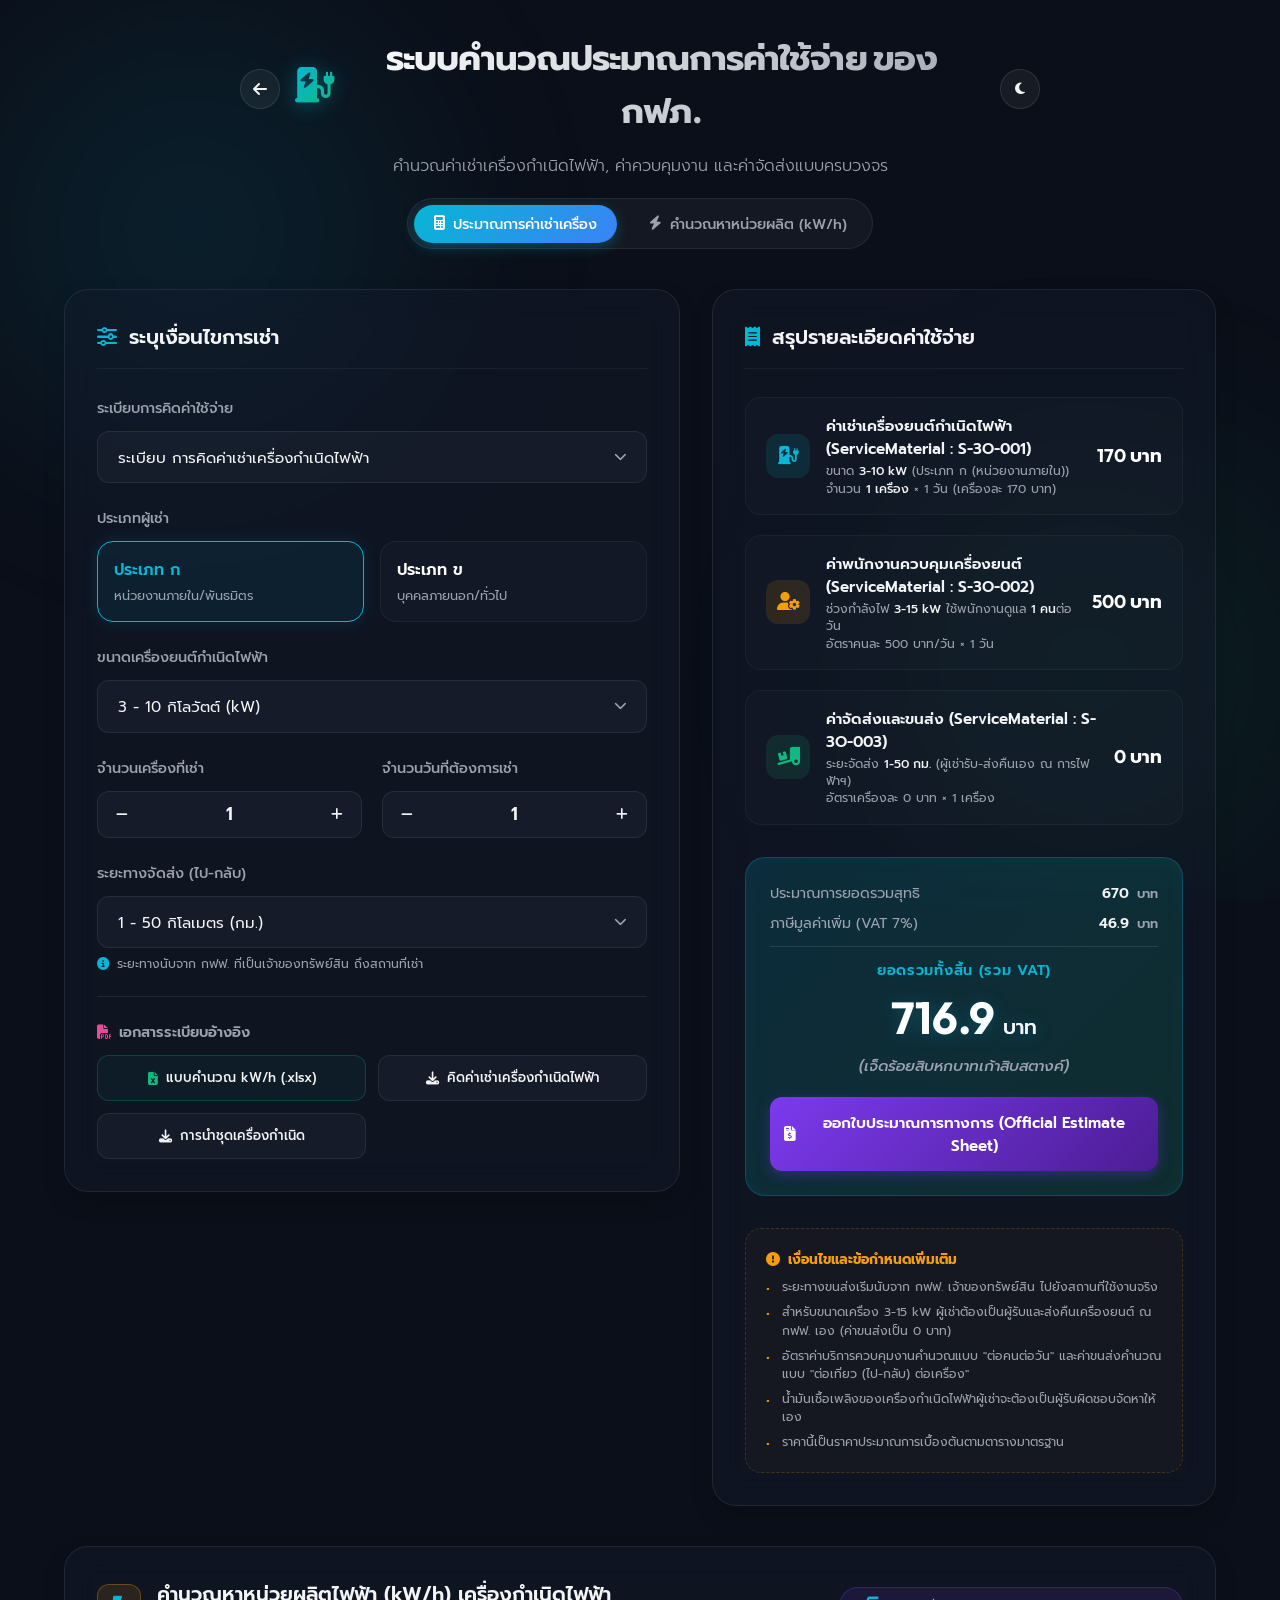
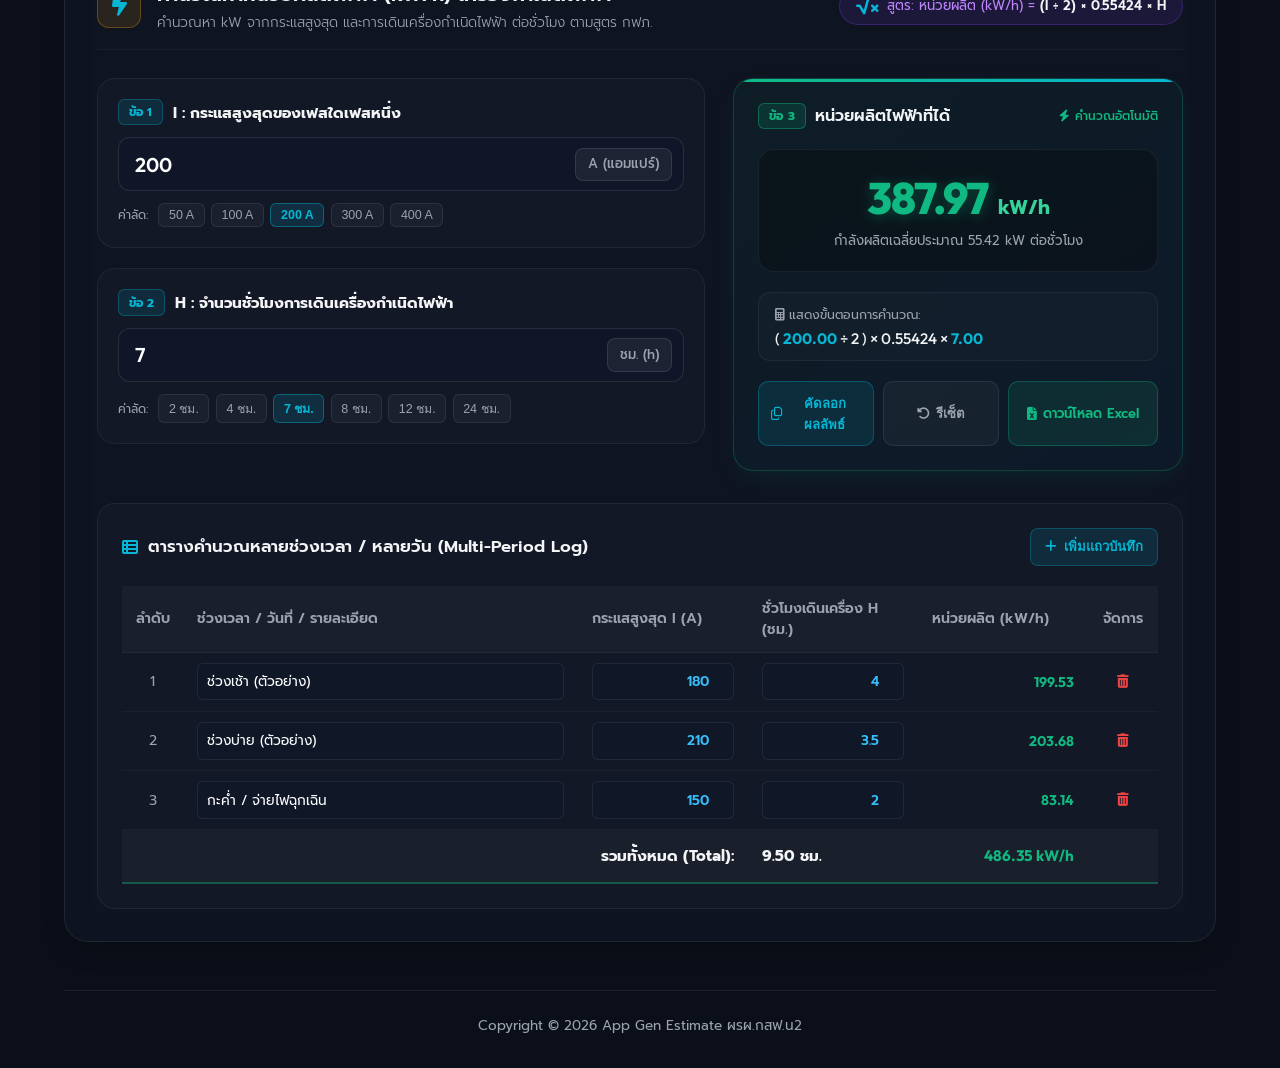
==== commit 8330dd9d: "feat(portal): complete portal & sub-websites revamp with executive dashboard, global theme sync, and" ====
--- a/Gen Estiment/index.html
+++ b/Gen Estiment/index.html
@@ -242,6 +242,11 @@
                         <div class="total-label">ยอดรวมทั้งสิ้น (รวม VAT)</div>
                         <div class="total-amount"><span id="total-with-vat">0</span> <span class="currency">บาท</span></div>
                         <div class="total-baht-text" id="total-baht-text">(ศูนย์บาทถ้วน)</div>
+                        <div class="quote-action-wrap" style="margin-top: 1.25rem;">
+                            <button type="button" id="open-quote-modal-btn" class="btn btn-quote" style="width: 100%; padding: 0.9rem; background: linear-gradient(135deg, #7c3aed, #4c1d95); color: white; border: none; border-radius: 12px; font-weight: 600; font-family: 'Prompt', sans-serif; cursor: pointer; display: flex; align-items: center; justify-content: center; gap: 0.6rem; box-shadow: 0 4px 14px rgba(124, 58, 237, 0.3); font-size: 0.95rem;">
+                                <i class="fa-solid fa-file-invoice-dollar"></i> ออกใบประมาณการทางการ (Official Estimate Sheet)
+                            </button>
+                        </div>
                     </div>
 
                     <!-- Remarks & Footnotes -->
@@ -411,6 +416,112 @@
         </footer>
     </div>
 
+    <!-- Official Estimate Sheet Modal -->
+    <div id="quote-modal" class="modal-overlay" style="position: fixed; inset: 0; background: rgba(0,0,0,0.75); backdrop-filter: blur(8px); display: none; align-items: center; justify-content: center; z-index: 9999; padding: 20px;">
+        <div class="modal-content" style="background: var(--bg-card, #ffffff); color: var(--text-primary, #1e293b); max-width: 780px; width: 100%; max-height: 90vh; overflow-y: auto; border-radius: 16px; border: 1px solid rgba(124,58,237,0.3); box-shadow: 0 25px 50px -12px rgba(0,0,0,0.5); padding: 30px;">
+            <div class="modal-header" style="display: flex; justify-content: space-between; align-items: center; border-bottom: 2px solid rgba(124,58,237,0.2); padding-bottom: 15px; margin-bottom: 20px;">
+                <div style="display: flex; align-items: center; gap: 12px;">
+                    <i class="fa-solid fa-bolt" style="font-size: 1.8rem; color: #7c3aed;"></i>
+                    <div>
+                        <h3 style="margin: 0; font-family: 'Prompt', sans-serif; font-size: 1.3rem;">ใบประมาณการค่าบริการเช่าเครื่องกำเนิดไฟฟ้า</h3>
+                        <p style="margin: 0; font-size: 0.85rem; color: #64748b;">การไฟฟ้าส่วนภูมิภาค (Provincial Electricity Authority)</p>
+                    </div>
+                </div>
+                <button type="button" id="close-quote-modal" style="background: transparent; border: none; font-size: 1.5rem; color: #94a3b8; cursor: pointer;"><i class="fa-solid fa-xmark"></i></button>
+            </div>
+            
+            <div id="print-area" style="font-family: 'Sarabun', 'Prompt', sans-serif;">
+                <div style="display: flex; justify-content: space-between; margin-bottom: 20px; font-size: 0.9rem;">
+                    <div>
+                        <strong>เลขที่เอกสาร:</strong> PEA-GEN-<span id="q-doc-id">2026-001</span><br>
+                        <strong>ระเบียบ:</strong> <span id="q-reg">ระเบียบการคิดค่าเช่าเครื่องกำเนิดไฟฟ้า</span><br>
+                        <strong>ประเภทผู้เช่า:</strong> <span id="q-cust">ประเภท ก (หน่วยงานภายใน)</span>
+                    </div>
+                    <div style="text-align: right;">
+                        <strong>วันที่ออกเอกสาร:</strong> <span id="q-date">25 ตุลาคม 2569</span><br>
+                        <strong>ระยะทางขนส่ง:</strong> <span id="q-dist">1-50 กม.</span><br>
+                        <strong>สถานะ:</strong> <span style="color: #10b981; font-weight: 600;">พร้อมให้บริการ</span>
+                    </div>
+                </div>
+
+                <table style="width: 100%; border-collapse: collapse; margin-bottom: 20px; font-size: 0.9rem;">
+                    <thead>
+                        <tr style="background: rgba(124,58,237,0.1); border-bottom: 2px solid #7c3aed;">
+                            <th style="padding: 10px; text-align: center; width: 50px;">ลำดับ</th>
+                            <th style="padding: 10px; text-align: left;">รายการประมาณการ (Service Description)</th>
+                            <th style="padding: 10px; text-align: center; width: 100px;">จำนวน/วัน</th>
+                            <th style="padding: 10px; text-align: right; width: 130px;">จำนวนเงิน (บาท)</th>
+                        </tr>
+                    </thead>
+                    <tbody style="border-bottom: 1px solid #cbd5e1;">
+                        <tr>
+                            <td style="padding: 10px; text-align: center;">1</td>
+                            <td style="padding: 10px;">
+                                <strong>ค่าเช่าชุดเครื่องยนต์กำเนิดไฟฟ้า</strong><br>
+                                <span id="q-gen-desc" style="font-size: 0.85rem; color: #64748b;">ขนาด 3-10 kW</span>
+                            </td>
+                            <td style="padding: 10px; text-align: center;" id="q-gen-qty">1 เครื่อง / 1 วัน</td>
+                            <td style="padding: 10px; text-align: right;" id="q-gen-amount">0.00</td>
+                        </tr>
+                        <tr>
+                            <td style="padding: 10px; text-align: center;">2</td>
+                            <td style="padding: 10px;">
+                                <strong>ค่าพนักงานควบคุมเครื่องยนต์</strong><br>
+                                <span id="q-staff-desc" style="font-size: 0.85rem; color: #64748b;">อัตรามาตรฐาน กฟภ.</span>
+                            </td>
+                            <td style="padding: 10px; text-align: center;" id="q-staff-qty">1 คน / 1 วัน</td>
+                            <td style="padding: 10px; text-align: right;" id="q-staff-amount">0.00</td>
+                        </tr>
+                        <tr>
+                            <td style="padding: 10px; text-align: center;">3</td>
+                            <td style="padding: 10px;">
+                                <strong>ค่าจัดส่งและขนส่งเครื่องยนต์</strong><br>
+                                <span id="q-trans-desc" style="font-size: 0.85rem; color: #64748b;">ไป-กลับ</span>
+                            </td>
+                            <td style="padding: 10px; text-align: center;" id="q-trans-qty">1 เครื่อง</td>
+                            <td style="padding: 10px; text-align: right;" id="q-trans-amount">0.00</td>
+                        </tr>
+                    </tbody>
+                    <tfoot>
+                        <tr>
+                            <td colspan="3" style="padding: 8px 10px; text-align: right; font-weight: 600;">รวมเป็นเงิน (ก่อนภาษี):</td>
+                            <td style="padding: 8px 10px; text-align: right; font-weight: 600;" id="q-subtotal">0.00</td>
+                        </tr>
+                        <tr>
+                            <td colspan="3" style="padding: 8px 10px; text-align: right;">ภาษีมูลค่าเพิ่ม VAT 7%:</td>
+                            <td style="padding: 8px 10px; text-align: right;" id="q-vat">0.00</td>
+                        </tr>
+                        <tr style="background: rgba(124,58,237,0.1); font-size: 1.05rem;">
+                            <td colspan="3" style="padding: 12px 10px; text-align: right; font-weight: 700; color: #7c3aed;">ยอดรวมสุทธิทั้งสิ้น (รวมภาษีมูลค่าเพิ่ม):</td>
+                            <td style="padding: 12px 10px; text-align: right; font-weight: 700; color: #7c3aed;" id="q-total">0.00</td>
+                        </tr>
+                        <tr>
+                            <td colspan="4" style="padding: 8px 10px; text-align: center; font-style: italic; color: #64748b;" id="q-baht-text">(ศูนย์บาทถ้วน)</td>
+                        </tr>
+                    </tfoot>
+                </table>
+
+                <div style="margin-top: 30px; display: grid; grid-template-columns: 1fr 1fr; gap: 40px; text-align: center; font-size: 0.9rem;">
+                    <div>
+                        <div style="border-bottom: 1px dotted #94a3b8; width: 180px; margin: 40px auto 10px;"></div>
+                        <div>( .................................................... )</div>
+                        <div style="color: #64748b; font-size: 0.85rem; margin-top: 4px;">ผู้ขอใช้บริการ / ผู้เช่า</div>
+                    </div>
+                    <div>
+                        <div style="border-bottom: 1px dotted #94a3b8; width: 180px; margin: 40px auto 10px;"></div>
+                        <div>( นายจาตุรงค์ ทรงภักดี )</div>
+                        <div style="color: #64748b; font-size: 0.85rem; margin-top: 4px;">พชง.7 ผรผ.กสฟ.(น2) ผู้ประมาณการ</div>
+                    </div>
+                </div>
+            </div>
+
+            <div class="modal-footer" style="margin-top: 25px; padding-top: 15px; border-top: 1px solid rgba(124,58,237,0.2); display: flex; justify-content: flex-end; gap: 10px;">
+                <button type="button" id="close-modal-btn2" style="padding: 10px 20px; border-radius: 8px; border: 1px solid #cbd5e1; background: transparent; color: inherit; cursor: pointer;">ปิดหน้าต่าง</button>
+                <button type="button" id="print-quote-btn" style="padding: 10px 24px; border-radius: 8px; border: none; background: #7c3aed; color: white; font-weight: 600; cursor: pointer; display: flex; align-items: center; gap: 8px;"><i class="fa-solid fa-print"></i> พิมพ์เอกสาร / บันทึก PDF</button>
+            </div>
+        </div>
+    </div>
+
     <!-- Script connection -->
     <script src="app.js"></script>
 </body>
--- a/Gen Estiment/style.css
+++ b/Gen Estiment/style.css
@@ -1652,4 +1652,35 @@
   }
 }
 
-
+/* Official Estimate Print Modal & Print Styles */
+@media print {
+  body * {
+    visibility: hidden;
+  }
+  #quote-modal, #quote-modal * {
+    visibility: visible;
+  }
+  #quote-modal {
+    position: absolute;
+    left: 0;
+    top: 0;
+    width: 100%;
+    height: auto;
+    background: white !important;
+    padding: 0 !important;
+    display: block !important;
+  }
+  .modal-content {
+    border: none !important;
+    box-shadow: none !important;
+    padding: 20px !important;
+    max-width: 100% !important;
+    background: white !important;
+    color: black !important;
+  }
+  .modal-header button, .modal-footer {
+    display: none !important;
+  }
+}
+
+
